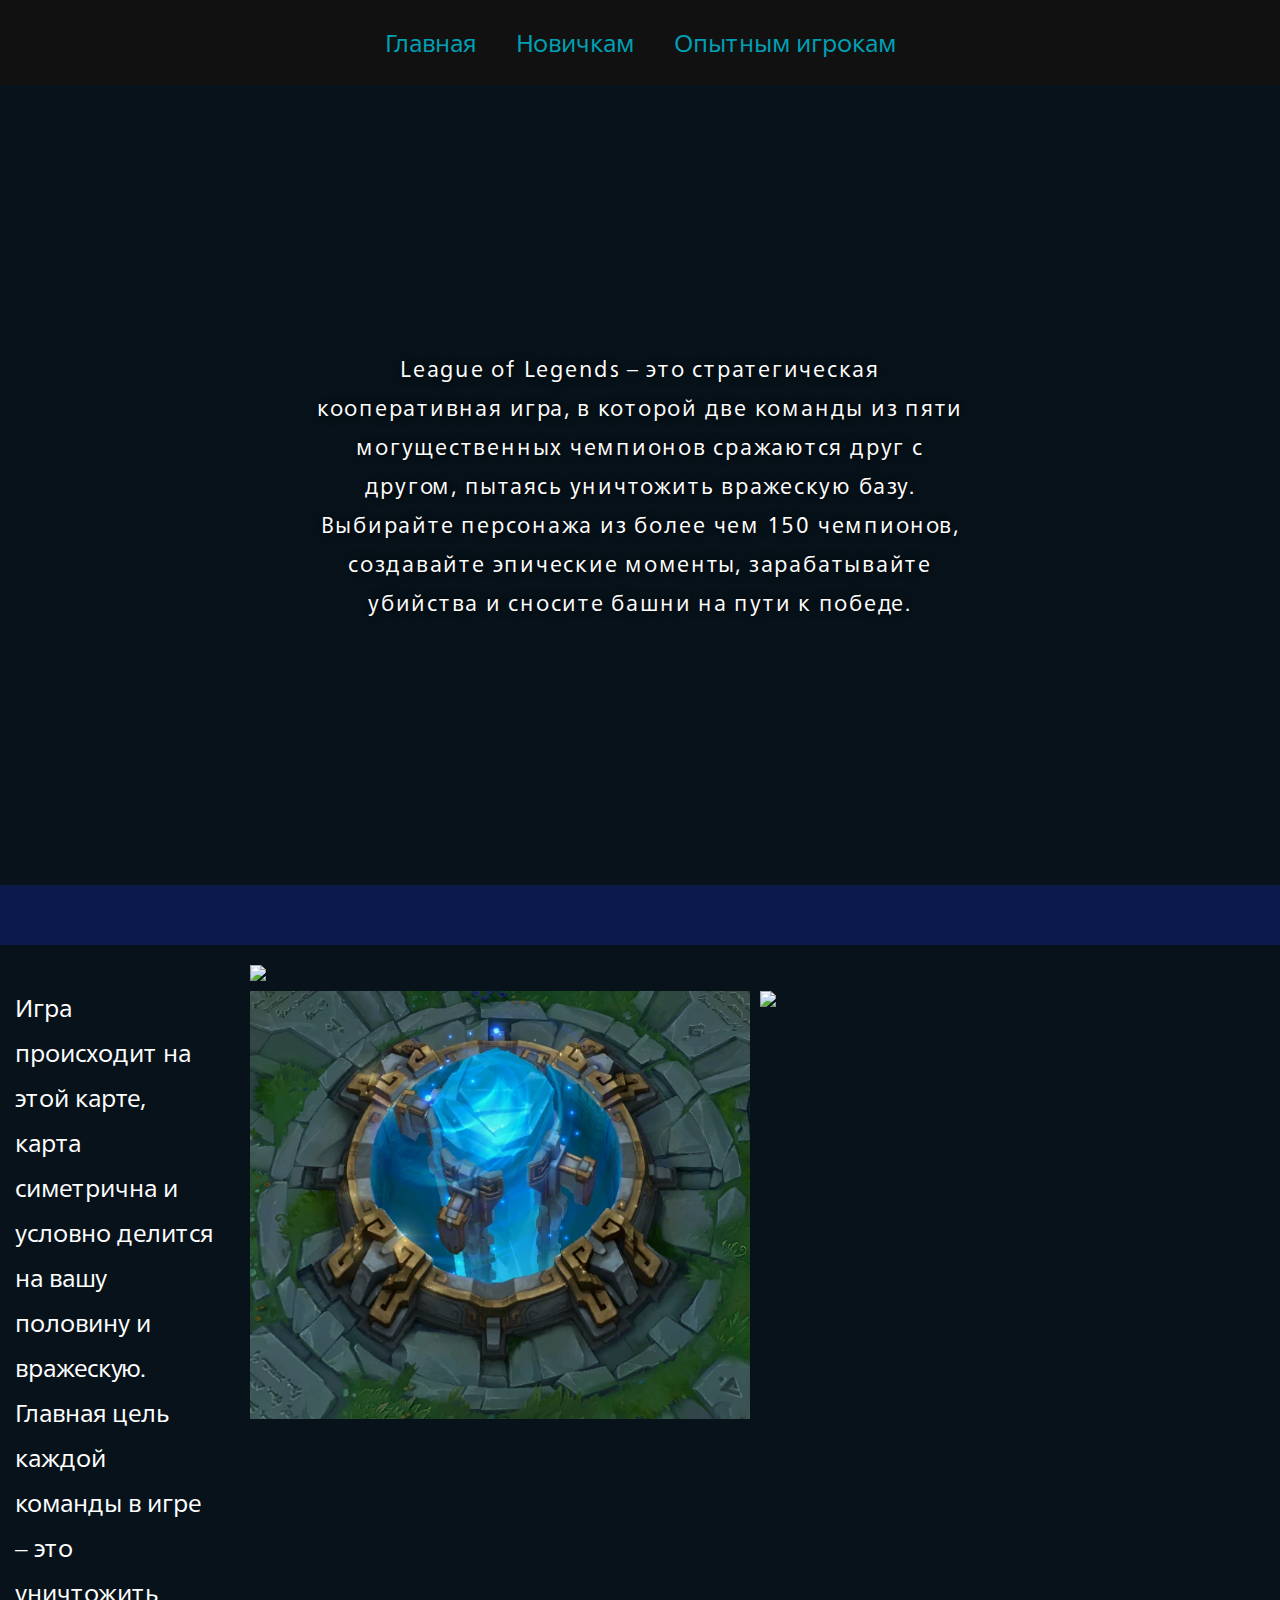
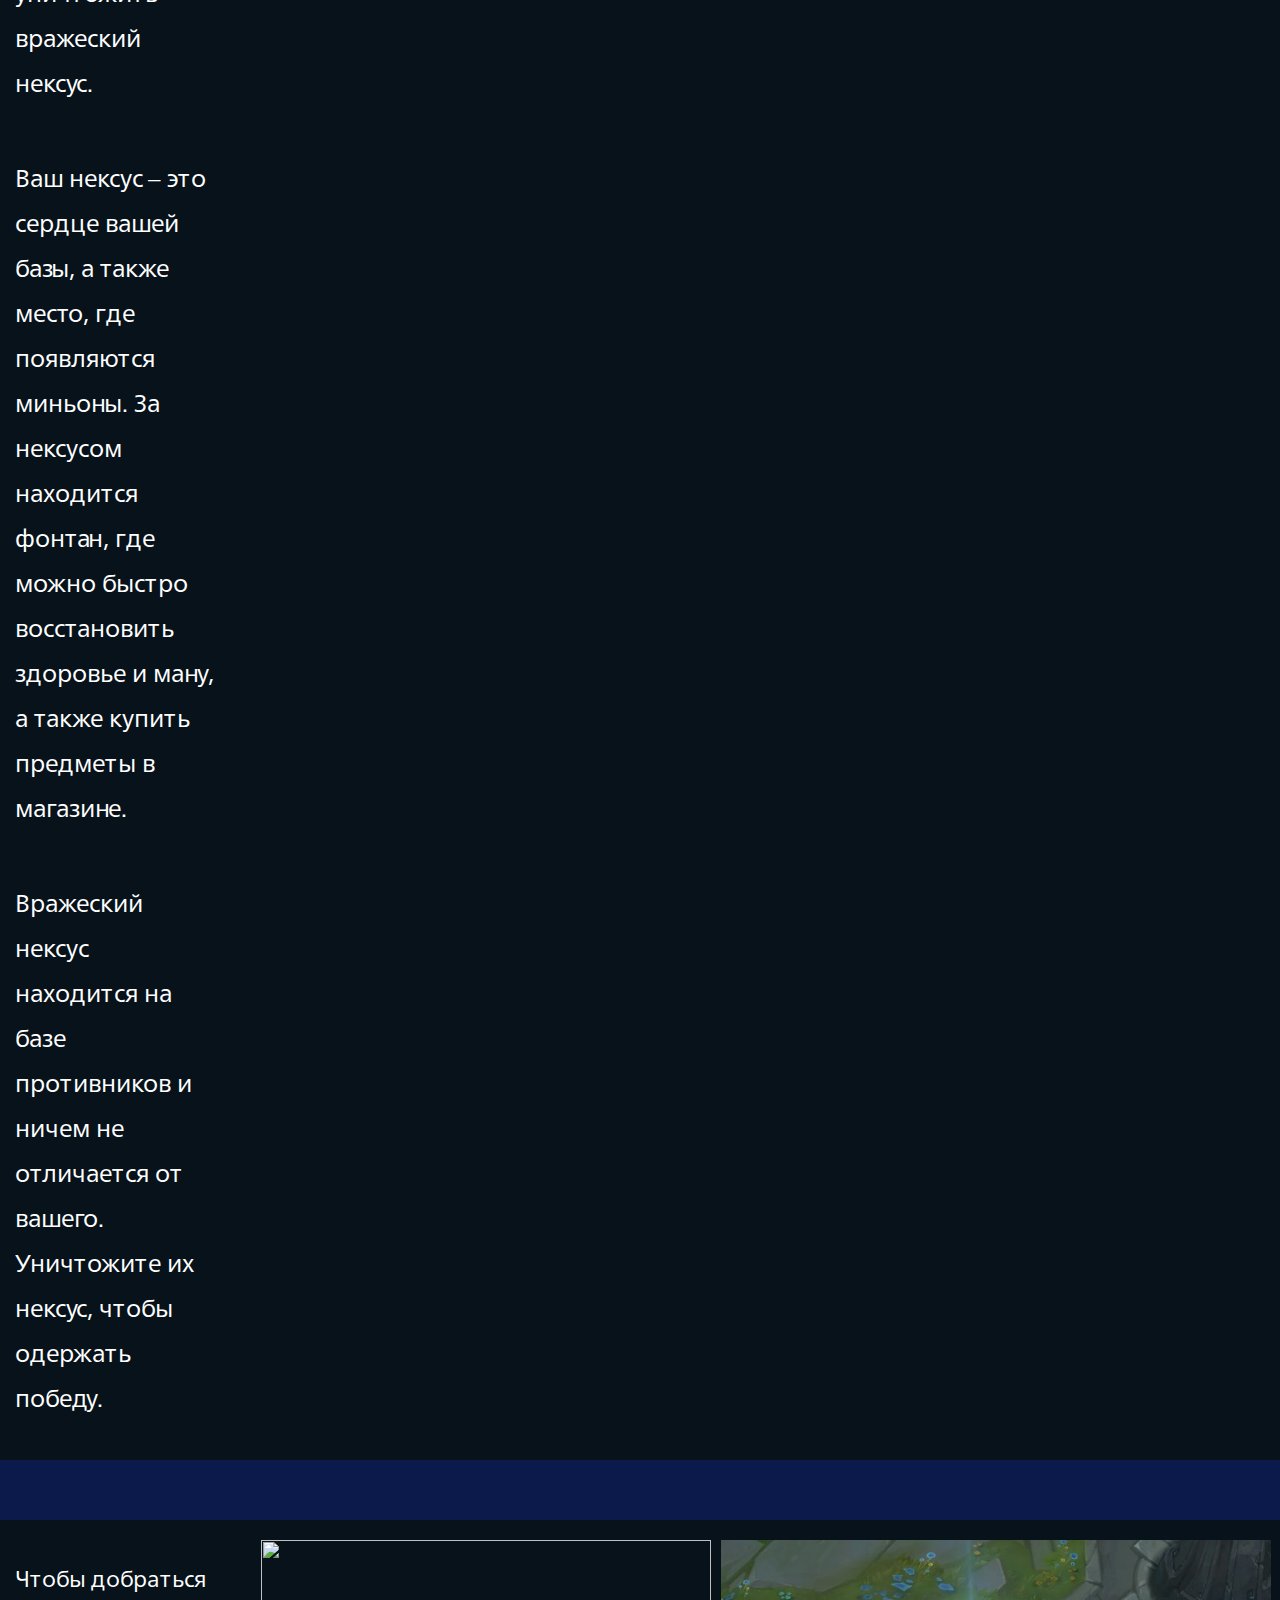
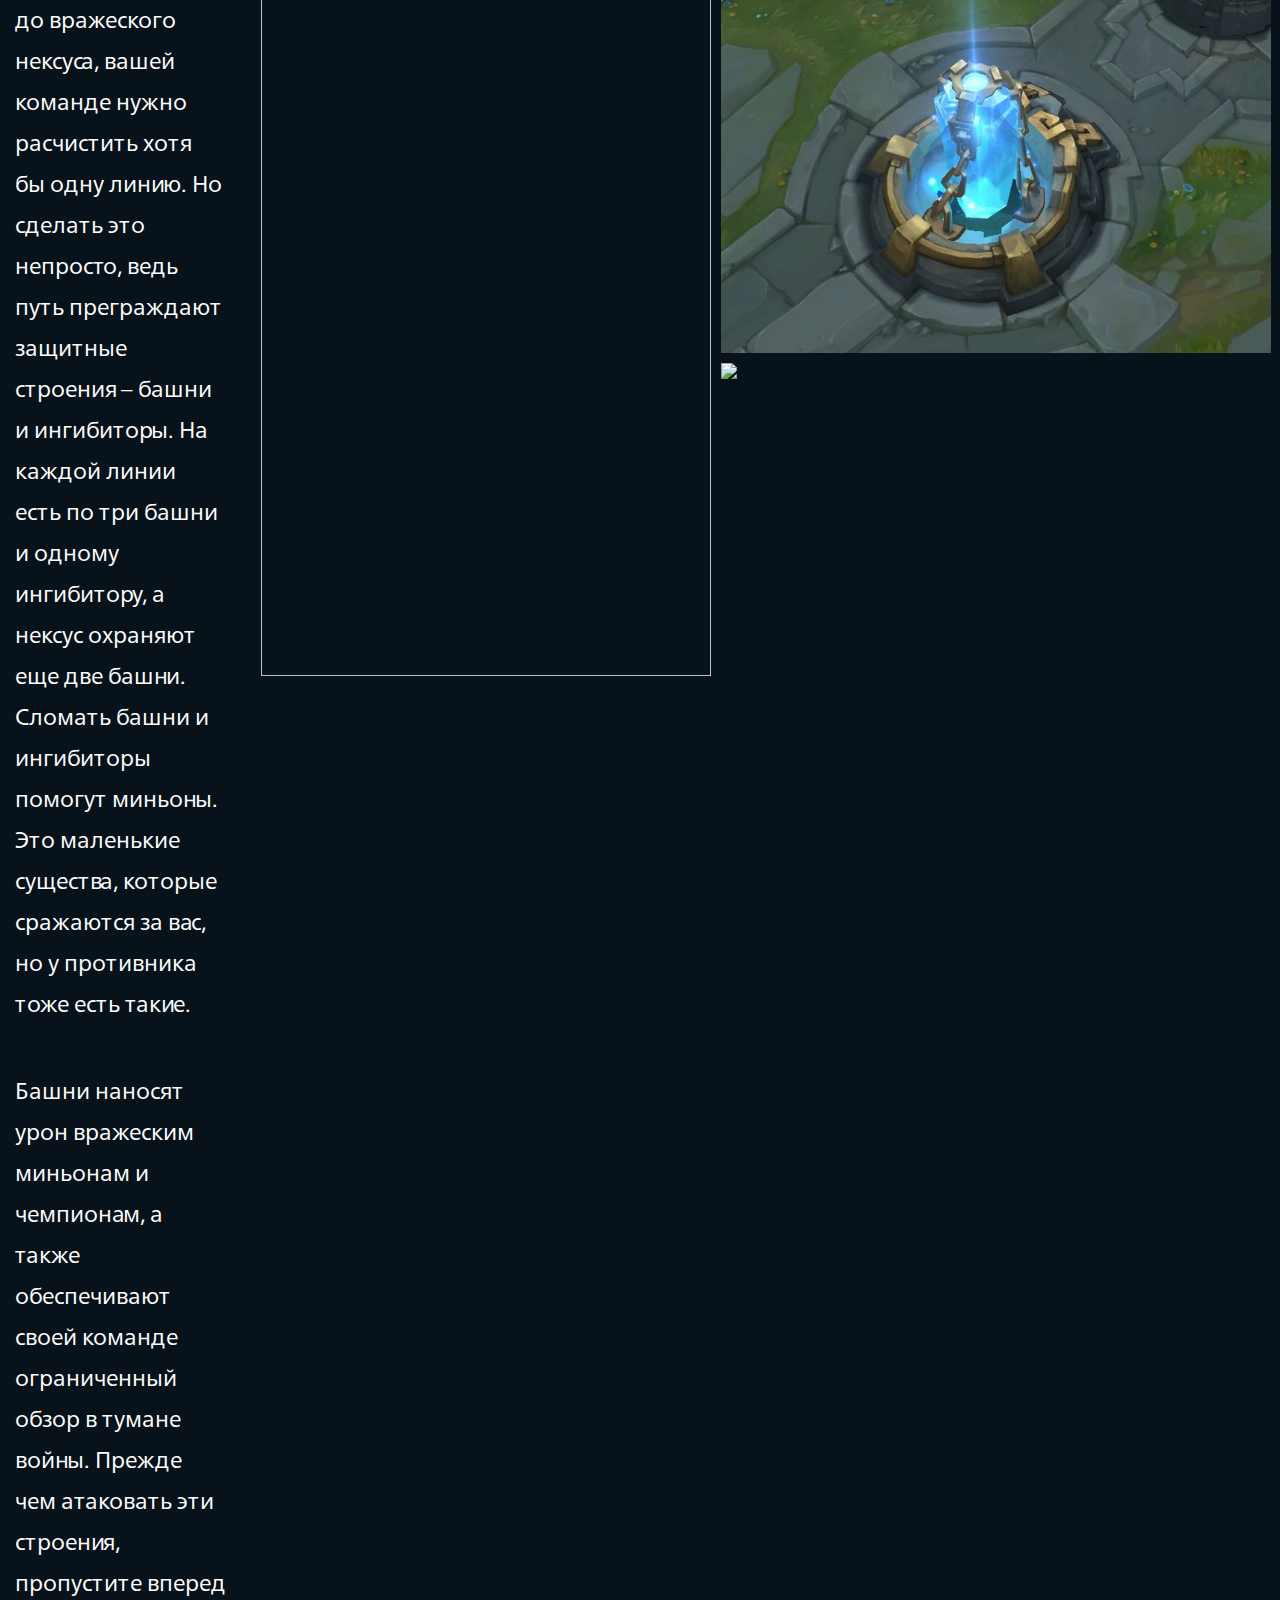
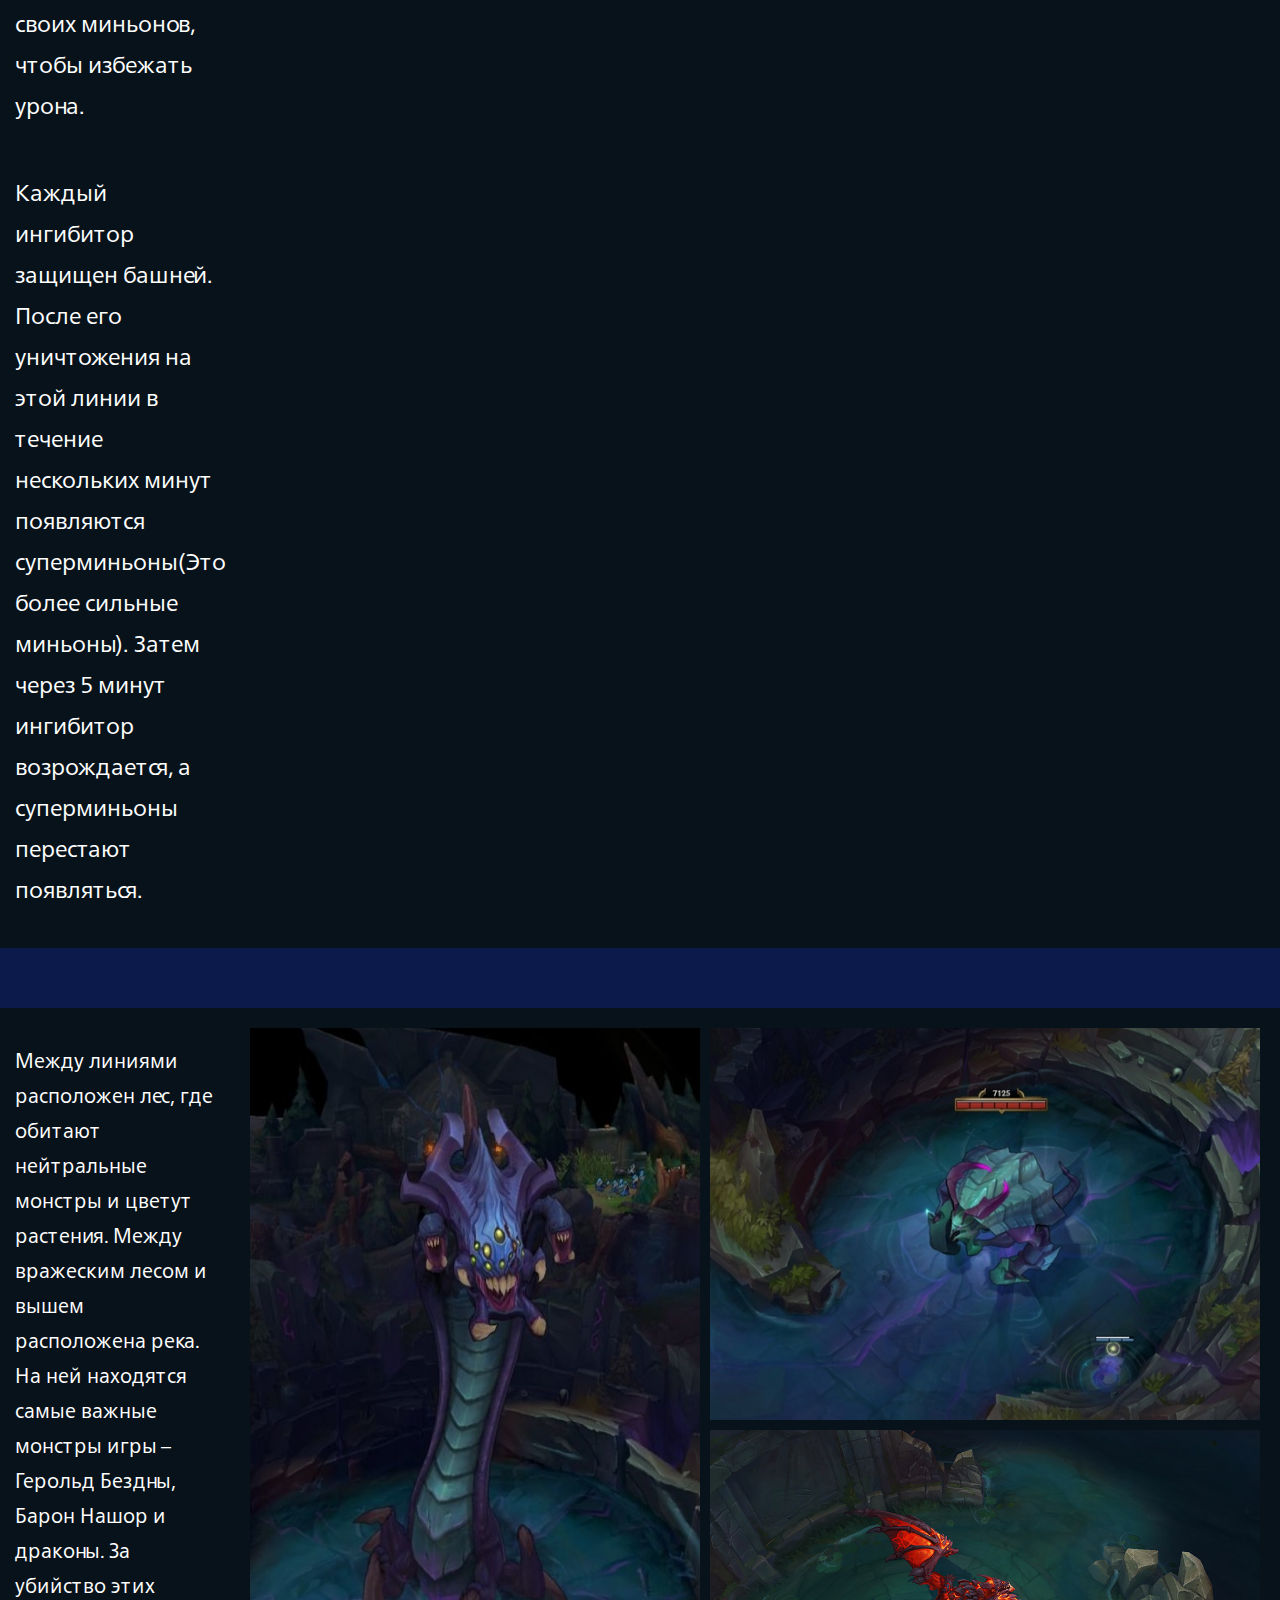
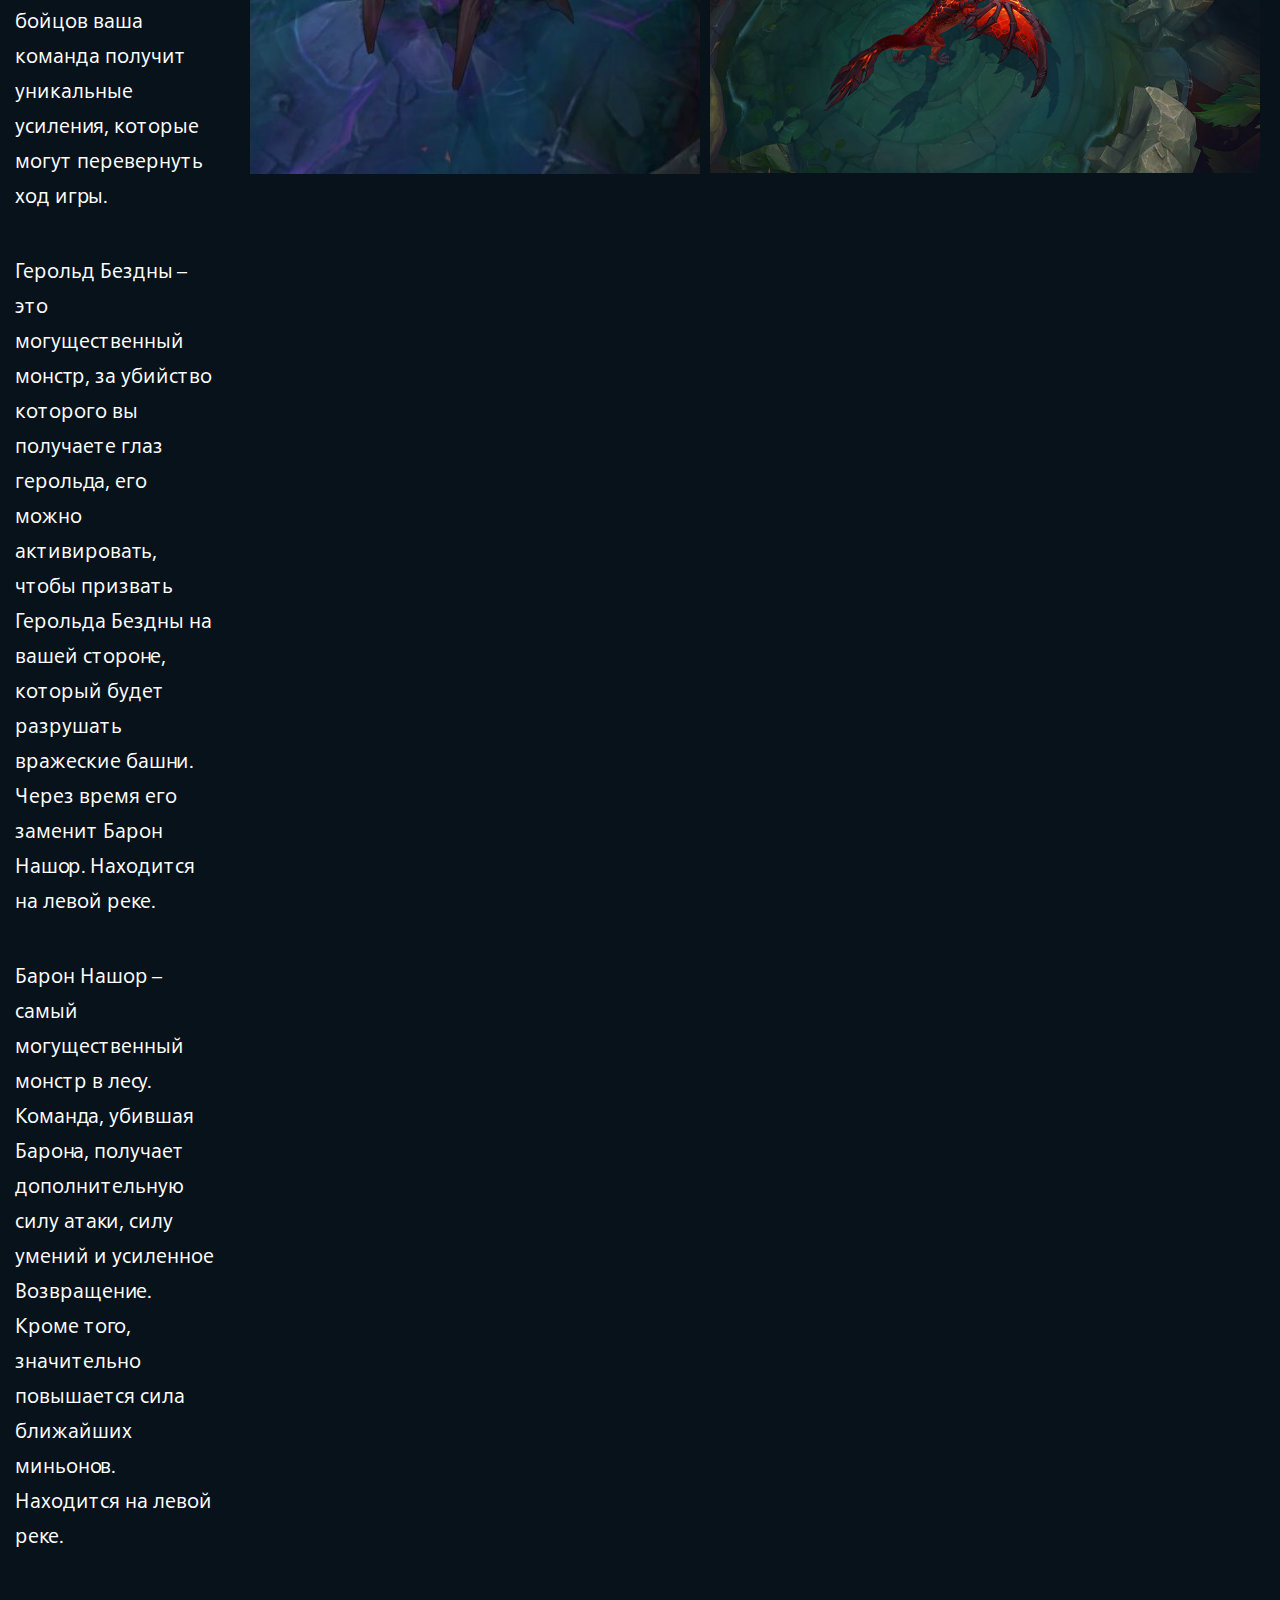
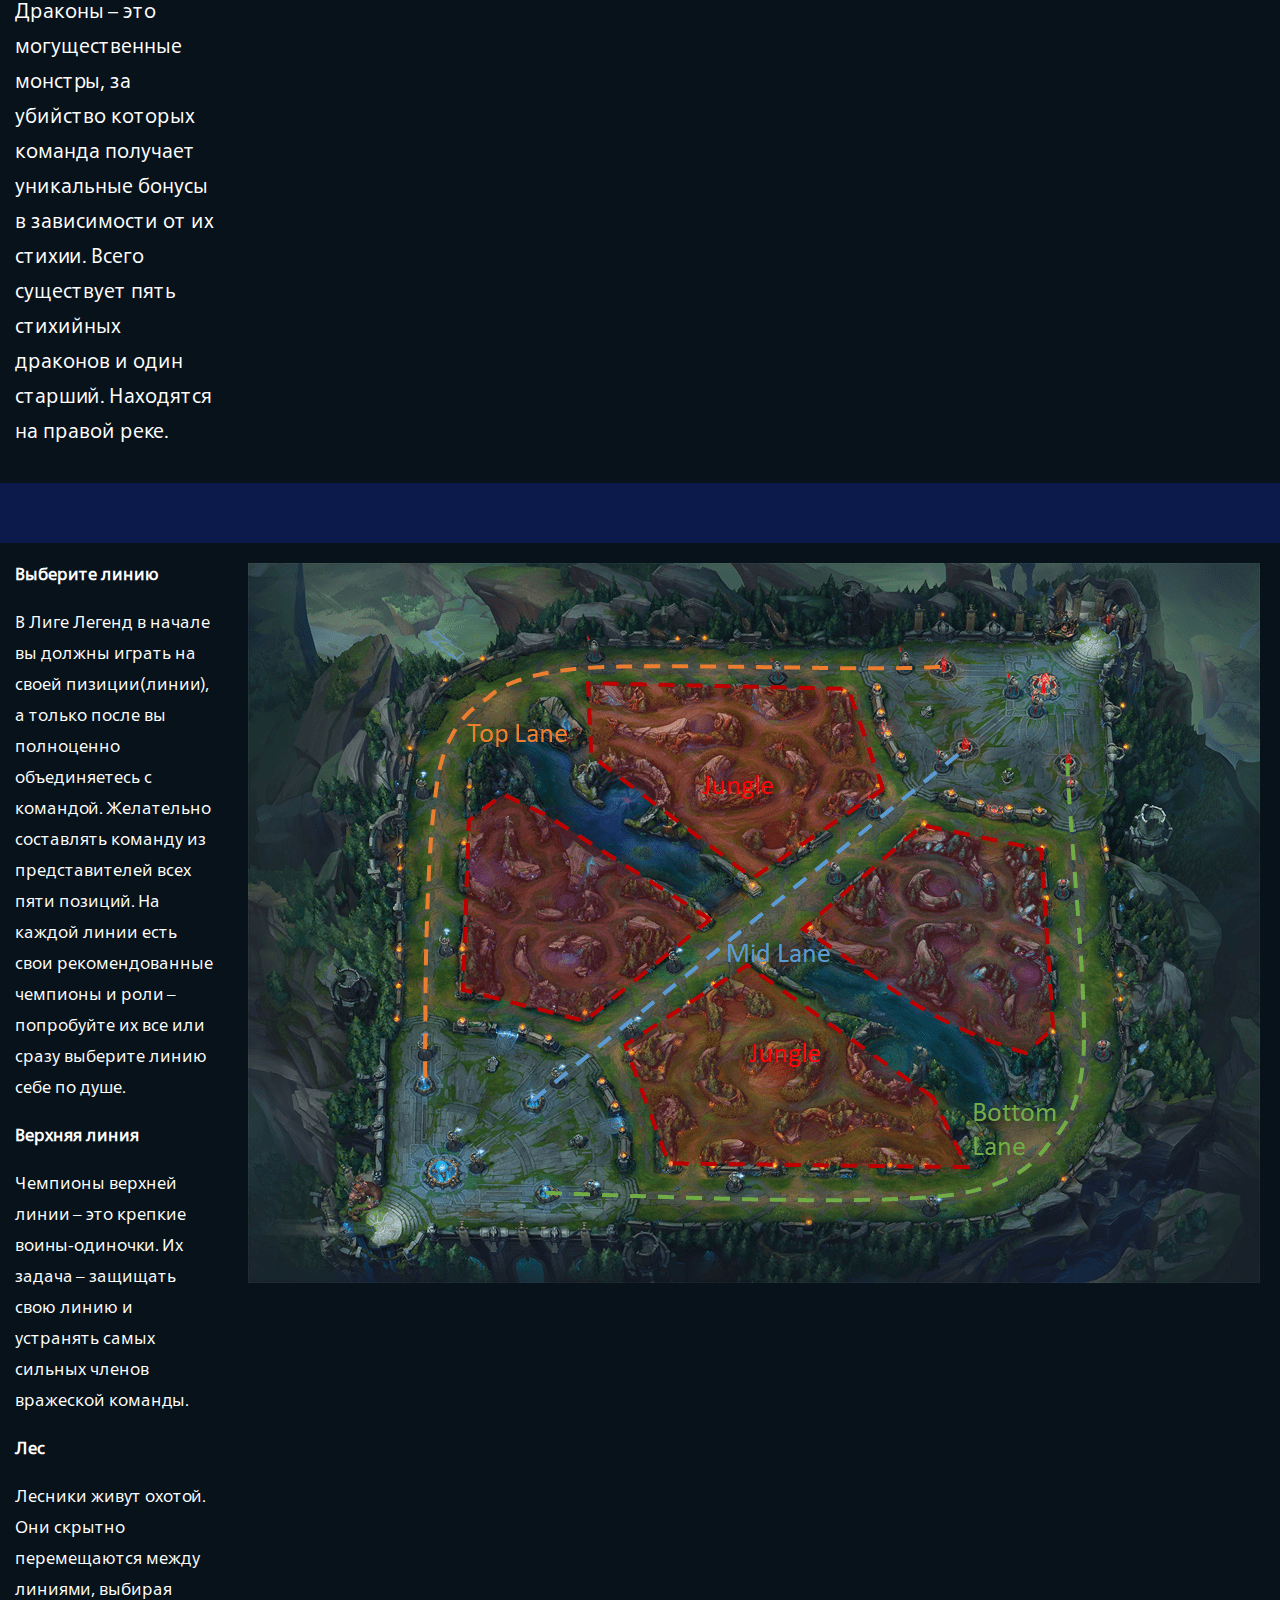
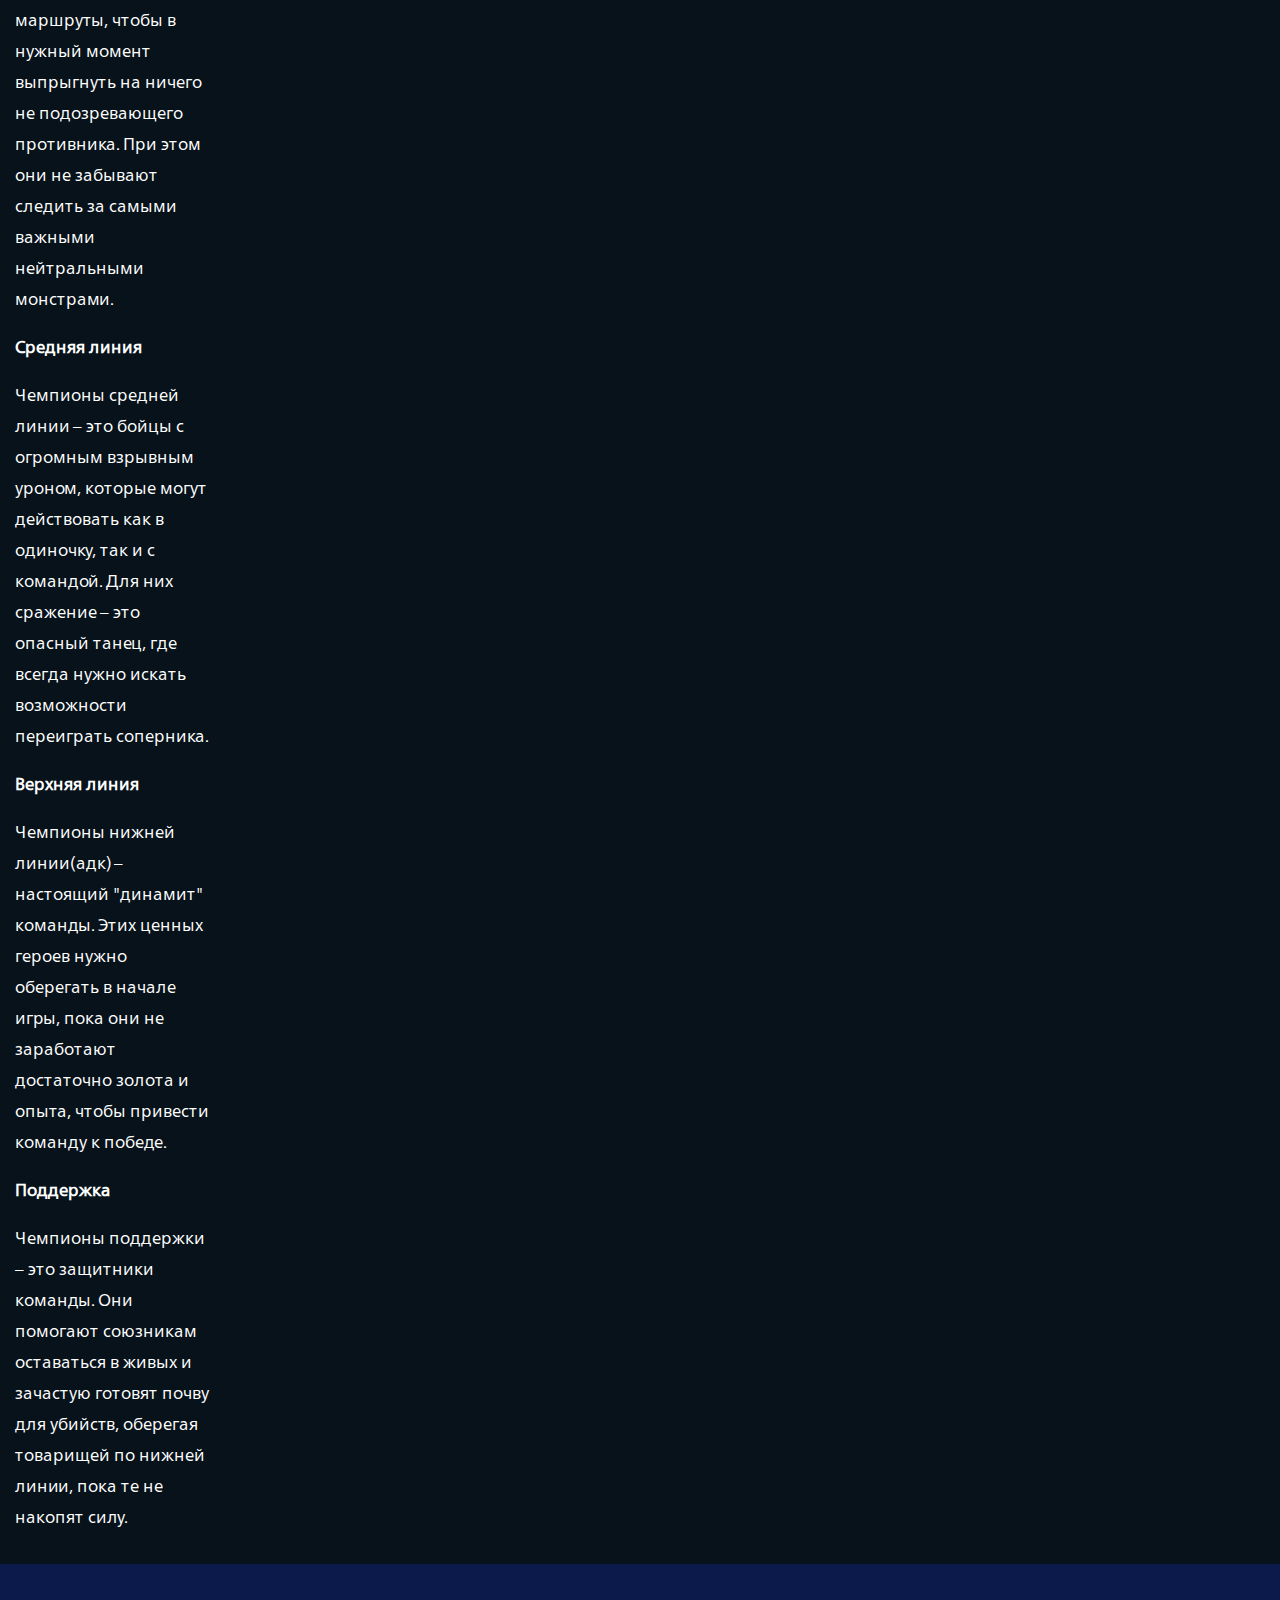
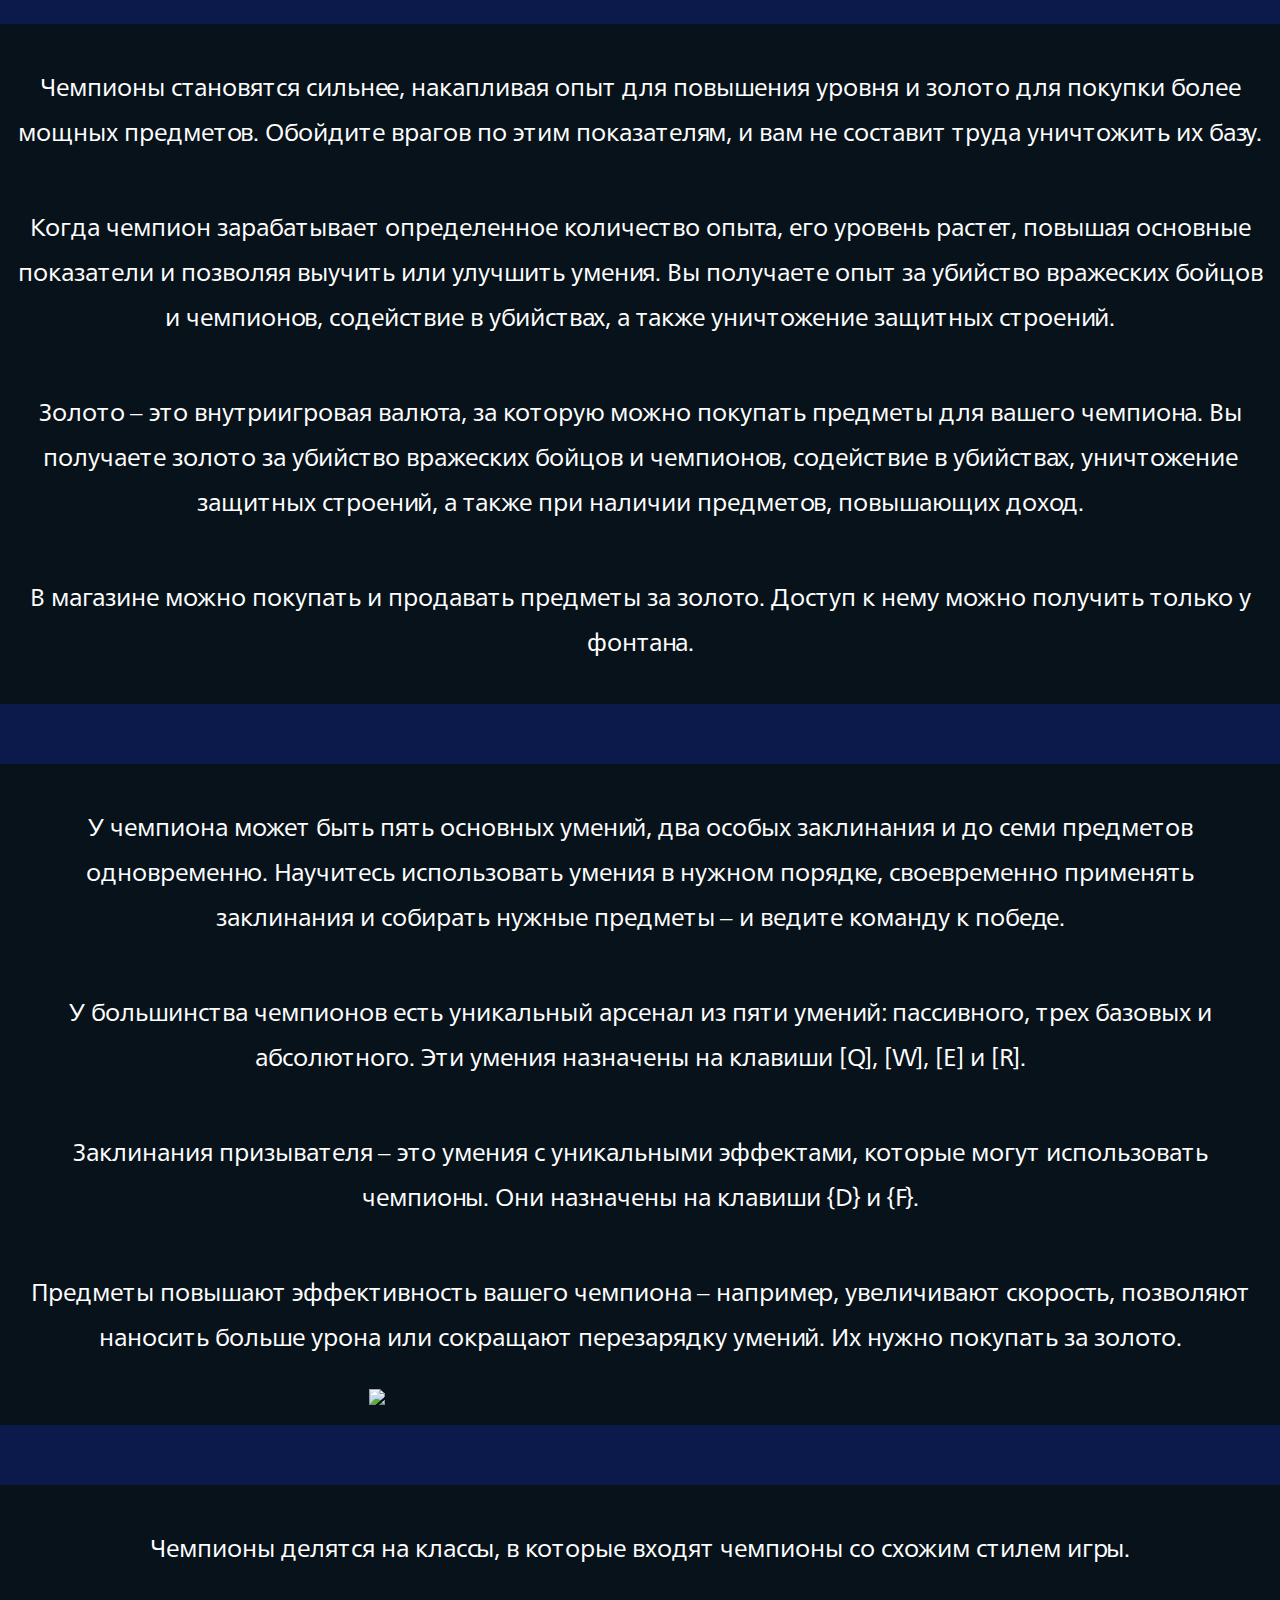
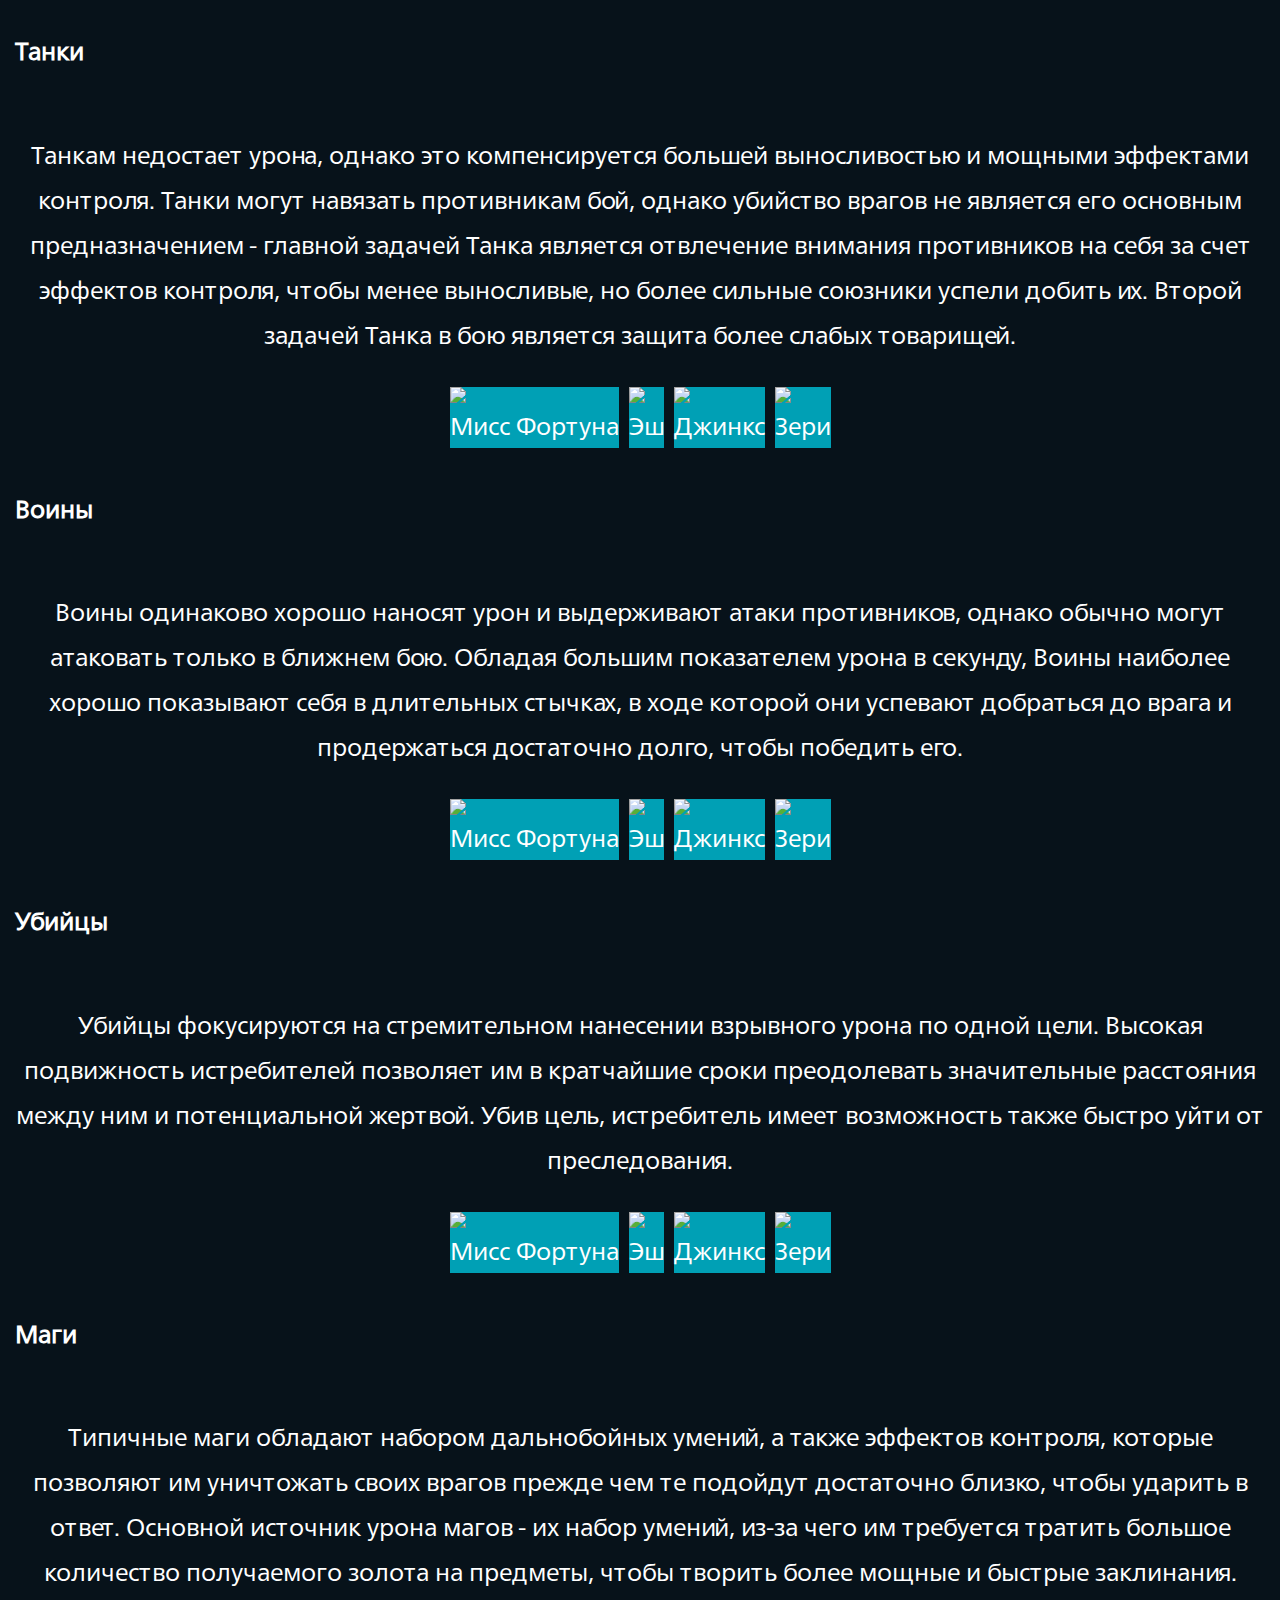
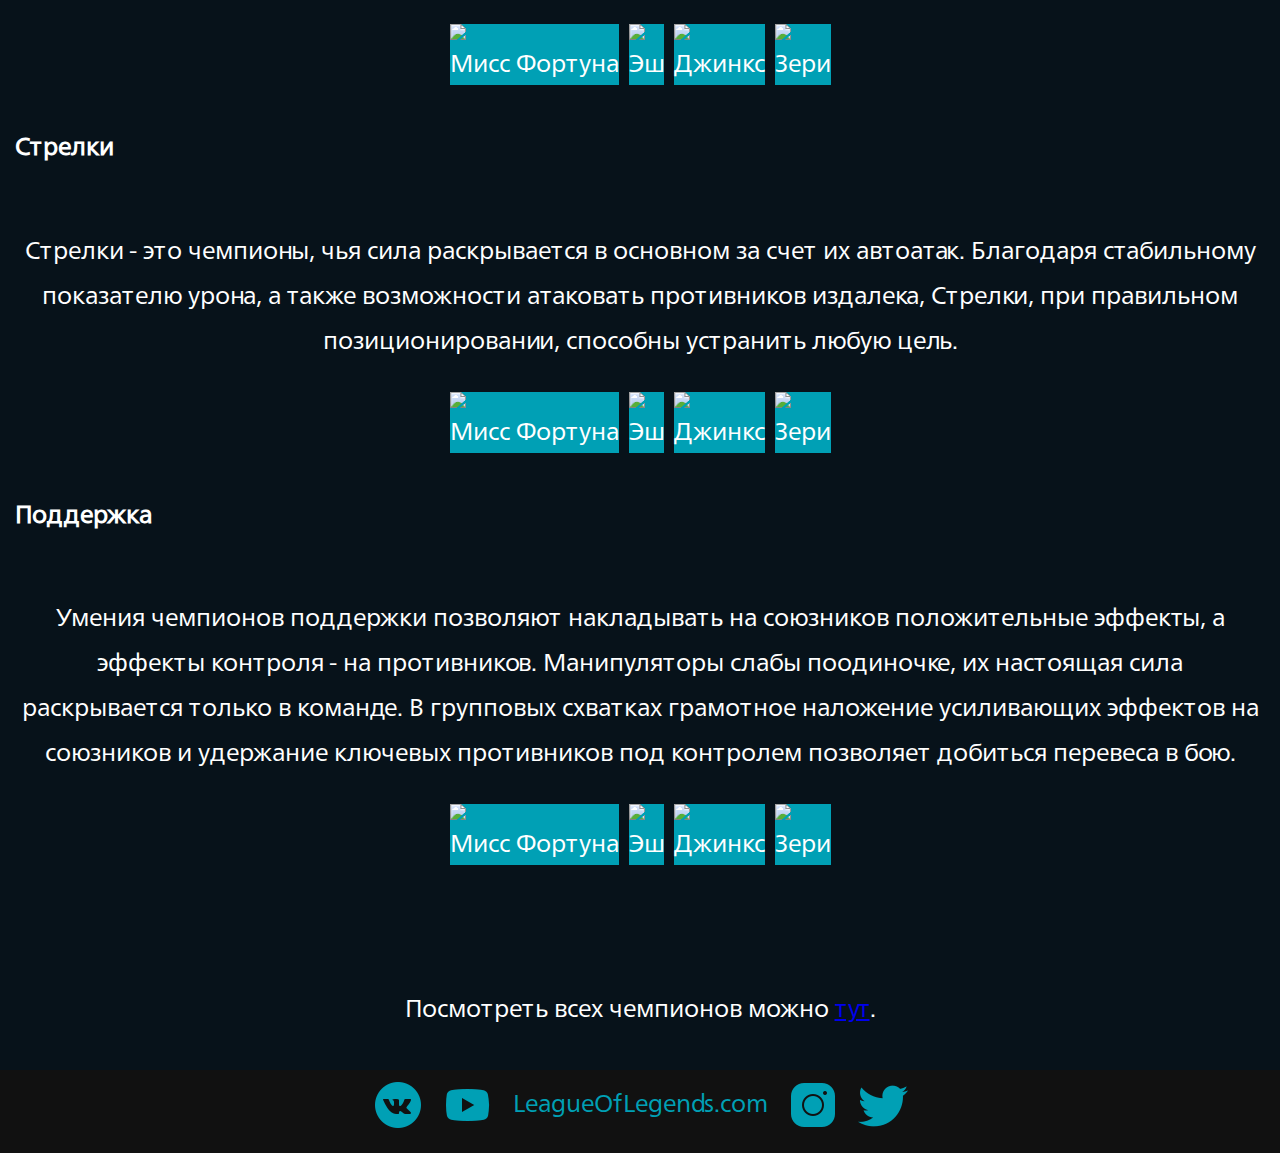
==== Dlya_novichkov.html @ 4fda2b7a "add file" ====
<!DOCTYPE html>
<html>
<head>
	<meta charset="utf-8">
	<meta name="viewport" content="width=device-width, initial-scale=1">
	<title>Для новичков</title>
	<link rel="stylesheet" type="text/css" href="css/head-bot.css">
	<link rel="stylesheet" type="text/css" href="css/styleDlya_novichkov.css">
</head>
<body>
	<header>
		<a href="index.html" class="button">Главная</a>
		<a href="Dlya_novichkov.html" class="button">Новичкам</a>
		<a href="Opytnym_Igrokam.html" class="button">Опытным игрокам</a>
	</header>
	<div class="Osnov">
		<div class="intro">
			<div><p>League of Legends – это стратегическая кооперативная игра, в которой две команды из пяти могущественных чемпионов сражаются друг с другом, пытаясь уничтожить вражескую базу. Выбирайте персонажа из более чем 150 чемпионов, создавайте эпические моменты, зарабатывайте убийства и сносите башни на пути к победе.</p>
			</div>
		</div>
		<div class="mesh-block"></div>
		<div class="Nexsus block">
			<div class="text">
				<p>Игра происходит на этой карте, карта симетрична и условно делится на вашу половину и вражескую. Главная цель каждой команды в игре – это уничтожить вражеский нексус.</p>
				<p>Ваш нексус – это сердце вашей базы, а также место, где появляются миньоны. За нексусом находится фонтан, где можно быстро восстановить здоровье и ману, а также купить предметы в магазине.</p>
				<p>Вражеский нексус находится на базе противников и ничем не отличается от вашего. Уничтожите их нексус, чтобы одержать победу.</p>
			</div>
			<div class="img">
				<img src="images/map.jpg" >
				<div>
					<img id="bnex" src="images/Blue_Nexus.webp">
					<img id="rnex" src="images/Red_Nexus.webp">
				</div>
			</div>
		</div>
		<div class="mesh-block"></div>
		<div class="Tower block">
			<div class="text">
				<p>Чтобы добраться до вражеского нексуса, вашей команде нужно расчистить хотя бы одну линию. Но сделать это непросто, ведь путь преграждают защитные строения – башни и ингибиторы. На каждой линии есть по три башни и одному ингибитору, а нексус охраняют еще две башни. Сломать башни и ингибиторы помогут миньоны. Это маленькие существа, которые сражаются за вас, но у противника тоже есть такие. </p>
				<p>Башни наносят урон вражеским миньонам и чемпионам, а также обеспечивают своей команде ограниченный обзор в тумане войны. Прежде чем атаковать эти строения, пропустите вперед своих миньонов, чтобы избежать урона.</p>
				<p>Каждый ингибитор защищен башней. После его уничтожения на этой линии в течение нескольких минут появляются суперминьоны(Это более сильные миньоны). Затем через 5 минут ингибитор возрождается, а суперминьоны перестают появляться.</p>
			</div>
			<div class="img">
				<img src="images/Tower.jpg" >
				<div>
					<img src="images/Inhibitor.jpg">
					<img src="images/Minions.jpg">
				</div>
			</div>
		</div>
		<div class="mesh-block"></div>
		<div class="Forest block">
			<div class="text">
				<p>Между линиями расположен лес, где обитают нейтральные монстры и цветут растения. Между вражеским лесом и вышем расположена река. На ней находятся самые важные монстры игры – Герольд Бездны, Барон Нашор и драконы. За убийство этих бойцов ваша команда получит уникальные усиления, которые могут перевернуть ход игры. </p>
				<p>Герольд Бездны – это могущественный монстр, за убийство которого вы получаете глаз герольда, его можно активировать, чтобы призвать Герольда Бездны на вашей стороне, который будет разрушать вражеские башни. Через время его заменит Барон Нашор. Находится на левой реке.</p>
				<p>Барон Нашор – самый могущественный монстр в лесу. Команда, убившая Барона, получает дополнительную силу атаки, силу умений и усиленное Возвращение. Кроме того, значительно повышается сила ближайших миньонов. Находится на левой реке.</p>
				<p>Драконы – это могущественные монстры, за убийство которых команда получает уникальные бонусы в зависимости от их стихии. Всего существует пять стихийных драконов и один старший. Находятся на правой реке.</p>
			</div>
			<div class="img">
				<img src="images/baron.jpg" >
				<div>
					<img src="images/herold.jpg">
					<img src="images/dragon.jpg">
				</div>
			</div>
		</div>
		<div class="mesh-block"></div>
		<div class="Lines block">
			<div class="text">
				<h4>Выберите линию</h4>
				<p>В Лиге Легенд в начале вы должны играть на своей пизиции(линии), а только после вы полноценно объединяетесь с командой. Желательно составлять команду из представителей всех пяти позиций. На каждой линии есть свои рекомендованные чемпионы и роли – попробуйте их все или сразу выберите линию себе по душе. </p>
				<h4>Верхняя линия</h4>
				<p>Чемпионы верхней линии – это крепкие воины-одиночки. Их задача – защищать свою линию и устранять самых сильных членов вражеской команды.</p>
				<h4>Лес</h4>
				<p>Лесники живут охотой. Они скрытно перемещаются между линиями, выбирая маршруты, чтобы в нужный момент выпрыгнуть на ничего не подозревающего противника. При этом они не забывают следить за самыми важными нейтральными монстрами.</p>
				<h4>Средняя линия</h4>
				<p>Чемпионы средней линии – это бойцы с огромным взрывным уроном, которые могут действовать как в одиночку, так и с командой. Для них сражение – это опасный танец, где всегда нужно искать возможности переиграть соперника.</p>
				<h4>Верхняя линия</h4>
				<p>Чемпионы нижней линии(адк) – настоящий "динамит" команды. Этих ценных героев нужно оберегать в начале игры, пока они не заработают достаточно золота и опыта, чтобы привести команду к победе.</p>
				<h4>Поддержка</h4>
				<p>Чемпионы поддержки – это защитники команды. Они помогают союзникам оставаться в живых и зачастую готовят почву для убийств, оберегая товарищей по нижней линии, пока те не накопят силу.</p>
			</div>
			<div class="img">
				<img src="images/lines.png" >
			</div>
		</div>
		<div class="mesh-block"></div>
		<div class="Power block">
			<div class="text">
				<p>Чемпионы становятся сильнее, накапливая опыт для повышения уровня и золото для покупки более мощных предметов. Обойдите врагов по этим показателям, и вам не составит труда уничтожить их базу.</p>
				<p>Когда чемпион зарабатывает определенное количество опыта, его уровень растет, повышая основные показатели и позволяя выучить или улучшить умения. Вы получаете опыт за убийство вражеских бойцов и чемпионов, содействие в убийствах, а также уничтожение защитных строений.</p>
				<p>Золото – это внутриигровая валюта, за которую можно покупать предметы для вашего чемпиона. Вы получаете золото за убийство вражеских бойцов и чемпионов, содействие в убийствах, уничтожение защитных строений, а также при наличии предметов, повышающих доход.</p>
				<p>В магазине можно покупать и продавать предметы за золото. Доступ к нему можно получить только у фонтана.</p>
			</div>
		</div>
		<div class="mesh-block"></div>
		<div class="Skills block">
			<div class="text">
				<p>У чемпиона может быть пять основных умений, два особых заклинания и до семи предметов одновременно. Научитесь использовать умения в нужном порядке, своевременно применять заклинания и собирать нужные предметы – и ведите команду к победе.</p>
				<p>У большинства чемпионов есть уникальный арсенал из пяти умений: пассивного, трех базовых и абсолютного. Эти умения назначены на клавиши [Q], [W], [E] и [R].</p>
				<p>Заклинания призывателя – это умения с уникальными эффектами, которые могут использовать чемпионы. Они назначены на клавиши {D} и {F}.</p>
				<p>Предметы повышают эффективность вашего чемпиона – например, увеличивают скорость, позволяют наносить больше урона или сокращают перезарядку умений. Их нужно покупать за золото.</p>
				<div class="img">
					<img src="images/skills.png" >
				</div>
			</div>
		</div>
		<div class="mesh-block"></div>
		<div class="Champions block">
			<div class="text">
				<p>Чемпионы делятся на классы, в которые входят чемпионы со схожим стилем игры.</p>
				<h4>Танки</h4>
				<p>Танкам недостает урона, однако это компенсируется большей выносливостью и мощными эффектами контроля. Танки могут навязать противникам бой, однако убийство врагов не является его основным предназначением - главной задачей Танка является отвлечение внимания противников на себя за счет эффектов контроля, чтобы менее выносливые, но более сильные союзники успели добить их. Второй задачей Танка в бою является защита более слабых товарищей.</p>
				<div class="img">
					<a href=""><div><img src="images/RiotX_ChampionList_missfortune.jpg"><div><p>Мисс Фортуна</p></div></div></a>
					<a href=""><div><img src="images/RiotX_ChampionList_ashe.jpg" ><div><p>Эш</p></div></div></a>
					<a href=""><div><img src="images/RiotX_ChampionList_jinx.jpg" ><div><p>Джинкс</p></div></div></a>
					<a href=""><div><img src="images/RiotX_ChampionList_zeri.jpg" ><div><p>Зери</p></div></div></a>
				</div>
				<h4>Воины</h4>
				<p>Воины одинаково хорошо наносят урон и выдерживают атаки противников, однако обычно могут атаковать только в ближнем бою. Обладая большим показателем урона в секунду, Воины наиболее хорошо показывают себя в длительных стычках, в ходе которой они успевают добраться до врага и продержаться достаточно долго, чтобы победить его.</p>
				<div class="img">
					<a href=""><div><img src="images/RiotX_ChampionList_missfortune.jpg"><div><p>Мисс Фортуна</p></div></div></a>
					<a href=""><div><img src="images/RiotX_ChampionList_ashe.jpg" ><div><p>Эш</p></div></div></a>
					<a href=""><div><img src="images/RiotX_ChampionList_jinx.jpg" ><div><p>Джинкс</p></div></div></a>
					<a href=""><div><img src="images/RiotX_ChampionList_zeri.jpg" ><div><p>Зери</p></div></div></a>
				</div>
				<h4>Убийцы</h4>
				<p>Убийцы фокусируются на стремительном нанесении взрывного урона по одной цели. Высокая подвижность истребителей позволяет им в кратчайшие сроки преодолевать значительные расстояния между ним и потенциальной жертвой. Убив цель, истребитель имеет возможность также быстро уйти от преследования.</p>
				<div class="img">
					<a href=""><div><img src="images/RiotX_ChampionList_missfortune.jpg"><div><p>Мисс Фортуна</p></div></div></a>
					<a href=""><div><img src="images/RiotX_ChampionList_ashe.jpg" ><div><p>Эш</p></div></div></a>
					<a href=""><div><img src="images/RiotX_ChampionList_jinx.jpg" ><div><p>Джинкс</p></div></div></a>
					<a href=""><div><img src="images/RiotX_ChampionList_zeri.jpg" ><div><p>Зери</p></div></div></a>
				</div>
				<h4>Маги</h4>
				<p>Типичные маги обладают набором дальнобойных умений, а также эффектов контроля, которые позволяют им уничтожать своих врагов прежде чем те подойдут достаточно близко, чтобы ударить в ответ. Основной источник урона магов - их набор умений, из-за чего им требуется тратить большое количество получаемого золота на предметы, чтобы творить более мощные и быстрые заклинания.</p>
				<div class="img">
					<a href=""><div><img src="images/RiotX_ChampionList_missfortune.jpg"><div><p>Мисс Фортуна</p></div></div></a>
					<a href=""><div><img src="images/RiotX_ChampionList_ashe.jpg" ><div><p>Эш</p></div></div></a>
					<a href=""><div><img src="images/RiotX_ChampionList_jinx.jpg" ><div><p>Джинкс</p></div></div></a>
					<a href=""><div><img src="images/RiotX_ChampionList_zeri.jpg" ><div><p>Зери</p></div></div></a>
				</div>
				<h4>Стрелки</h4>
				<p>Стрелки - это чемпионы, чья сила раскрывается в основном за счет их автоатак. Благодаря стабильному показателю урона, а также возможности атаковать противников издалека, Стрелки, при правильном позиционировании, способны устранить любую цель.</p>
				<div class="img">
					<a href="https://www.leagueoflegends.com/ru-ru/champions/miss-fortune/"><div><img src="images/RiotX_ChampionList_missfortune.jpg"><div><p>Мисс Фортуна</p></div></div></a>
					<a href="https://www.leagueoflegends.com/ru-ru/champions/ashe/"><div><img src="images/RiotX_ChampionList_ashe.jpg" ><div><p>Эш</p></div></div></a>
					<a href="https://www.leagueoflegends.com/ru-ru/champions/jinx/"><div><img src="images/RiotX_ChampionList_jinx.jpg" ><div><p>Джинкс</p></div></div></a>
					<a href="https://www.leagueoflegends.com/ru-ru/champions/zeri/"><div><img src="images/RiotX_ChampionList_zeri.jpg" ><div><p>Зери</p></div></div></a>
				</div>
				<h4>Поддержка</h4>
				<p>Умения чемпионов поддержки позволяют накладывать на союзников положительные эффекты, а эффекты контроля - на противников. Манипуляторы слабы поодиночке, их настоящая сила раскрывается только в команде. В групповых схватках грамотное наложение усиливающих эффектов на союзников и удержание ключевых противников под контролем позволяет добиться перевеса в бою.</p>
				<div class="img">
					<a href=""><div><img src="images/RiotX_ChampionList_missfortune.jpg"><div><p>Мисс Фортуна</p></div></div></a>
					<a href=""><div><img src="images/RiotX_ChampionList_ashe.jpg" ><div><p>Эш</p></div></div></a>
					<a href=""><div><img src="images/RiotX_ChampionList_jinx.jpg" ><div><p>Джинкс</p></div></div></a>
					<a href=""><div><img src="images/RiotX_ChampionList_zeri.jpg" ><div><p>Зери</p></div></div></a>
				</div>
				<br>
				<br>
				<p>Посмотреть всех чемпионов можно <a href="https://www.leagueoflegends.com/ru-ru/champions/">тут</a>.</p>
			</div>
		</div>
	</div>
	<div class="bottom-menu">
		<a href="https://vk.com/leagueoflegends" class="button"><img src="images/icon-vk.png" alt="Вконтакте"></a>
		<a href="https://www.youtube.com/user/RiotGamesRU" class="button"><img src="images/icon-youtube.png" alt="youtube"></a>
		<a href="https://www.leagueoflegends.com/ru-ru/" class="button">LeagueOfLegends.com</a>
		<a href="https://www.instagram.com/leagueoflegends/" class="button"><img src="images/icon-instagram.png" alt="instagram"></a>
		<a href="https://twitter.com/LoL_CIS" class="button"><img src="images/icon-twitter.png" alt="Twitter"></a>
	</div>
</body>
</html>
---- css/head-bot.css ----
@font-face {
    src: url(../fonts/Neue/NeueFrutigerWorld-Book.ttf);
	font-family: Neue;
}
body{
	font-family: Neue;
	margin: 0px;
}
header{
	background-color: #111;
	font-size: 25px;
	
	
	display: flex;
	justify-content: center;
}
header .button{
	padding: 5px;
	margin: 15px;
	border-radius: 10px;
	color: rgb(0, 160, 181);
	text-decoration: none;
	transition: 0.5s;
}

header .button:hover{
	background-color: white;
	
}
.bottom-menu{
	background-color: #111;
	font-size: 25px;
	display: flex;
	justify-content: center;
}
.bottom-menu .button{
	padding: 5px;
	margin: 5px;
	text-decoration: none;
	color: rgb(0, 160, 181);
}
---- css/styleDlya_novichkov.css ----
@font-face{
	src: url(fonts/Roboto/Roboto-Light.ttf);
	font-family: Rob;
}
body{
	color: white;
}
.Osnov{
	background-color: rgb(7, 18, 26);
}
.intro{
	display: flex;
	justify-content: center;
	align-items: center;
	height: 800px;
	background-image: url(../images/uselie.jpg);
	background-size: cover;
	color: white;
	text-shadow: #000 0 0 10px;
}

.intro p{
	text-align: center;
	font-size: 22px;
	letter-spacing: 0.08em;
	
	max-width: 660px;
}
.mesh-block{
	background-color: rgb(12,25,75);
	width: 100%;
	height: 60px;
}
.block{
	display: flex;
	justify-content: space-between;
	
}
.block > div{
	padding: 5px;
	margin: 10px;
}
.text{
	display: flex;
	flex-direction: column;
	justify-content: center;
	
	font-size: 25px;
}
.block img{
	margin: 5px;
}

.block .img{
	display: flex;
	flex-direction: column;

}
.block .img div{
	display: flex;
}
.Nexsus >.img > img{
	
	width: 1010px;
}
.Nexsus >.img > div > img{
	
	width: 500px;
}
.Tower >.img > img{
	width: 450px;
	height: 736px;
	
}
.Tower >.img > div > img{
	
	width: 550px;
}
.Tower .img{
	flex-direction: row;
}
.Tower >.img > div{
	flex-direction: column;

}
.Tower .text{
	font-size: 23px;
}
.Forest >.img > img{
	width: 450px;
	height: 746px;
	
}
.Forest >.img > div > img{
	
	width: 550px;
}
.Forest .img{
	flex-direction: row;
}
.Forest >.img > div{
	flex-direction: column;

}
.Forest .text{
	font-size: 20px;
}
.Lines .text{
	font-size: 17px;
}
.Lines h4{
	margin-block-start: 0px;
	margin-block-end: 0px;
}
.Power .text{
	text-align: center;
}
.Skills .text{
	text-align: center;
}
.Skills img{
	width: 542px;
}
.Skills .img{
	display: flex;
	align-items: center;
}
.Champions .img{
	display: flex;
	flex-direction: row;
	justify-content: center;
}
.Champions a div{
	background-color: rgb(0, 160, 181);
	margin: 0px;
	padding: 0px;
	justify-content: center;
	
}
.Champions a > div{
	display: flex;
	flex-direction: column;
}
.Champions a img{
	margin: 0px;
}
.Champions p{
	text-align: center;
}
.Champions .img a{
	text-decoration: none;
	text-align: center;
	color: white;
	margin: 5px;
}
.Champions .img a p{
	text-align: center;
	margin: 0px;
	font-family: Neue;
	
}
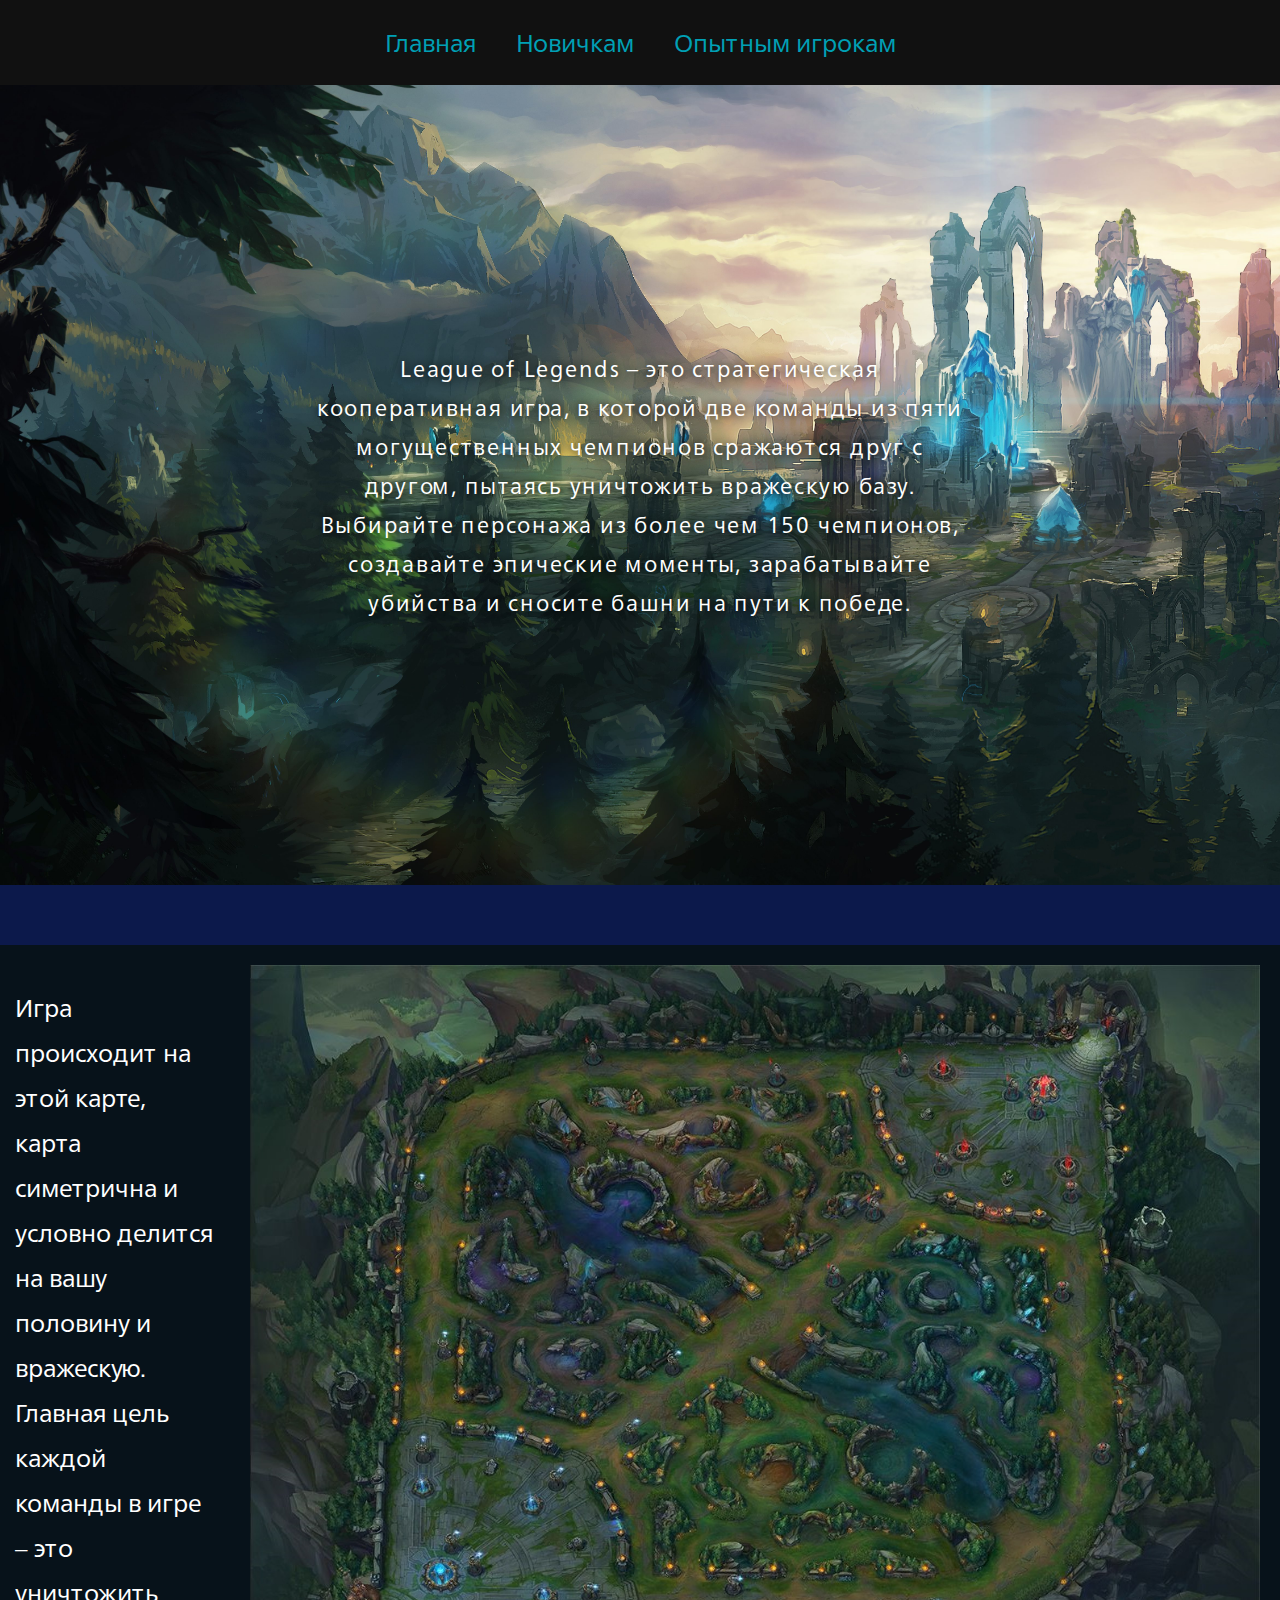
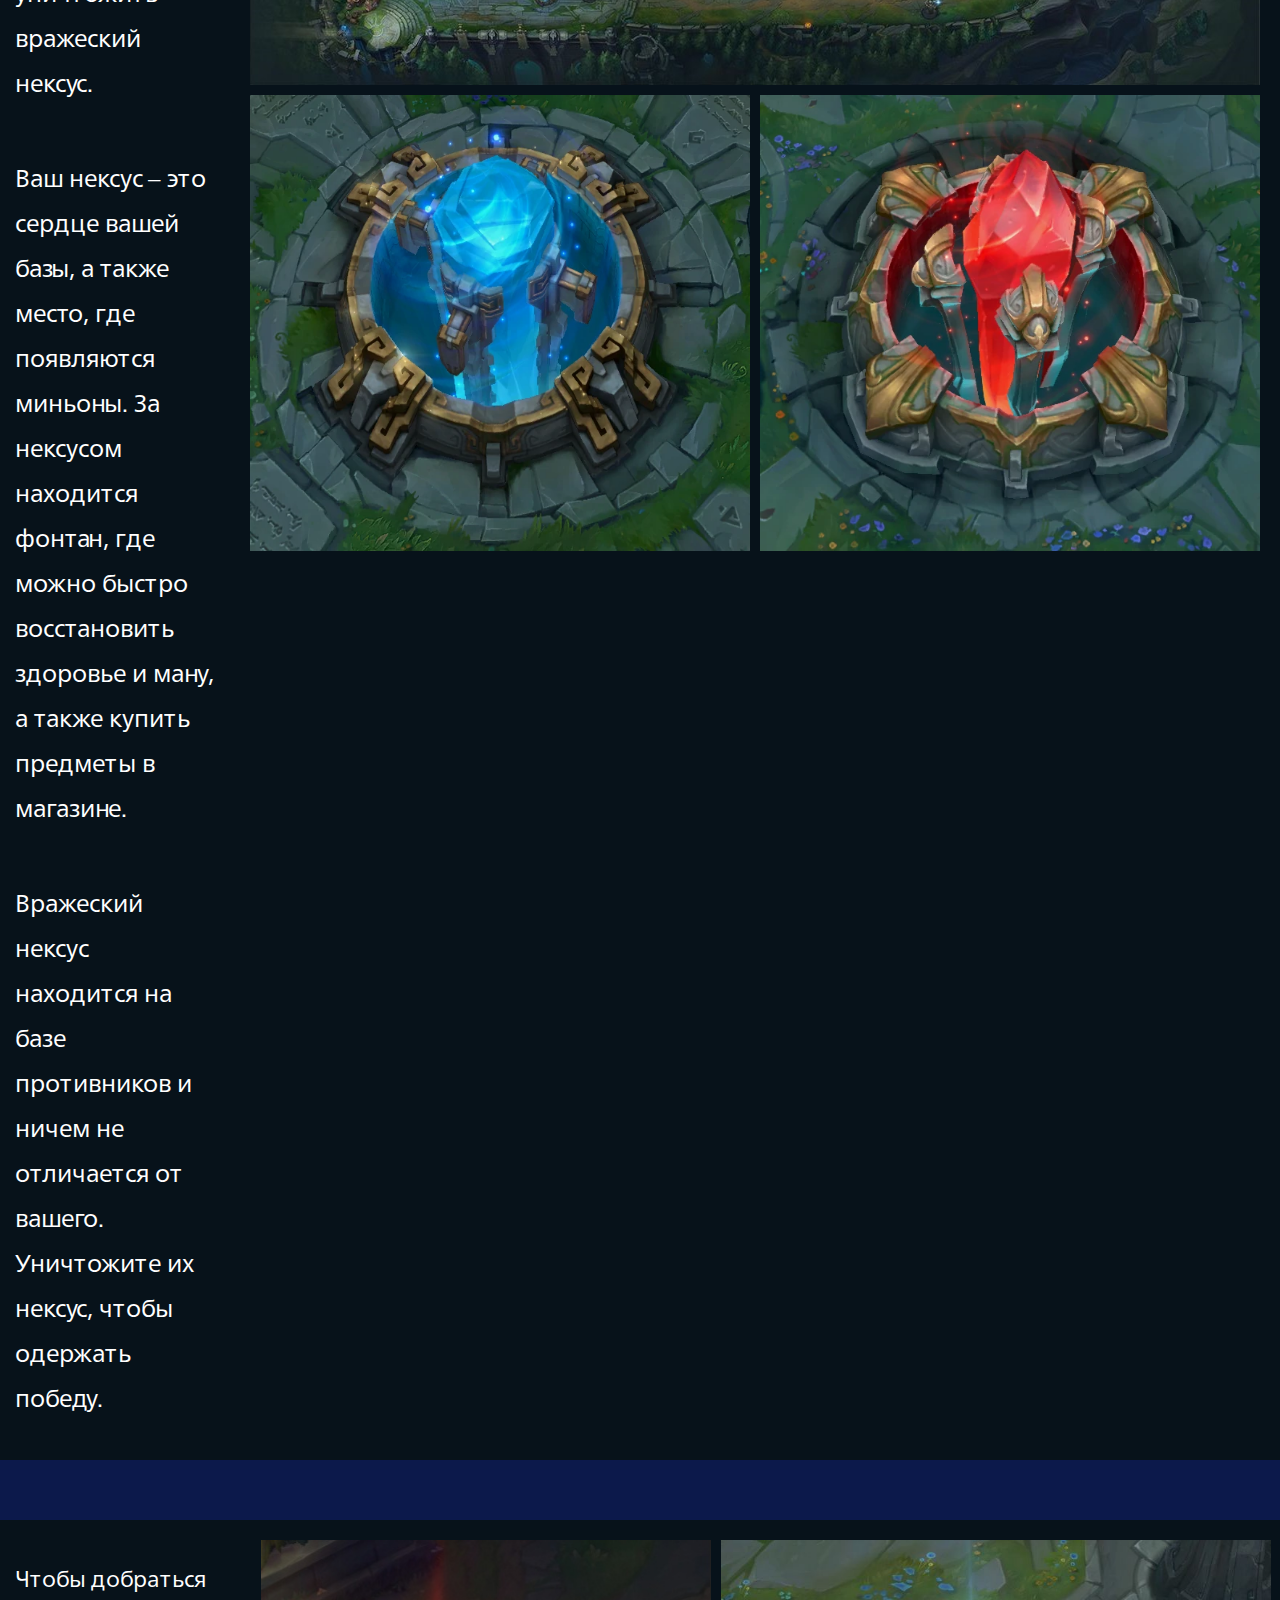
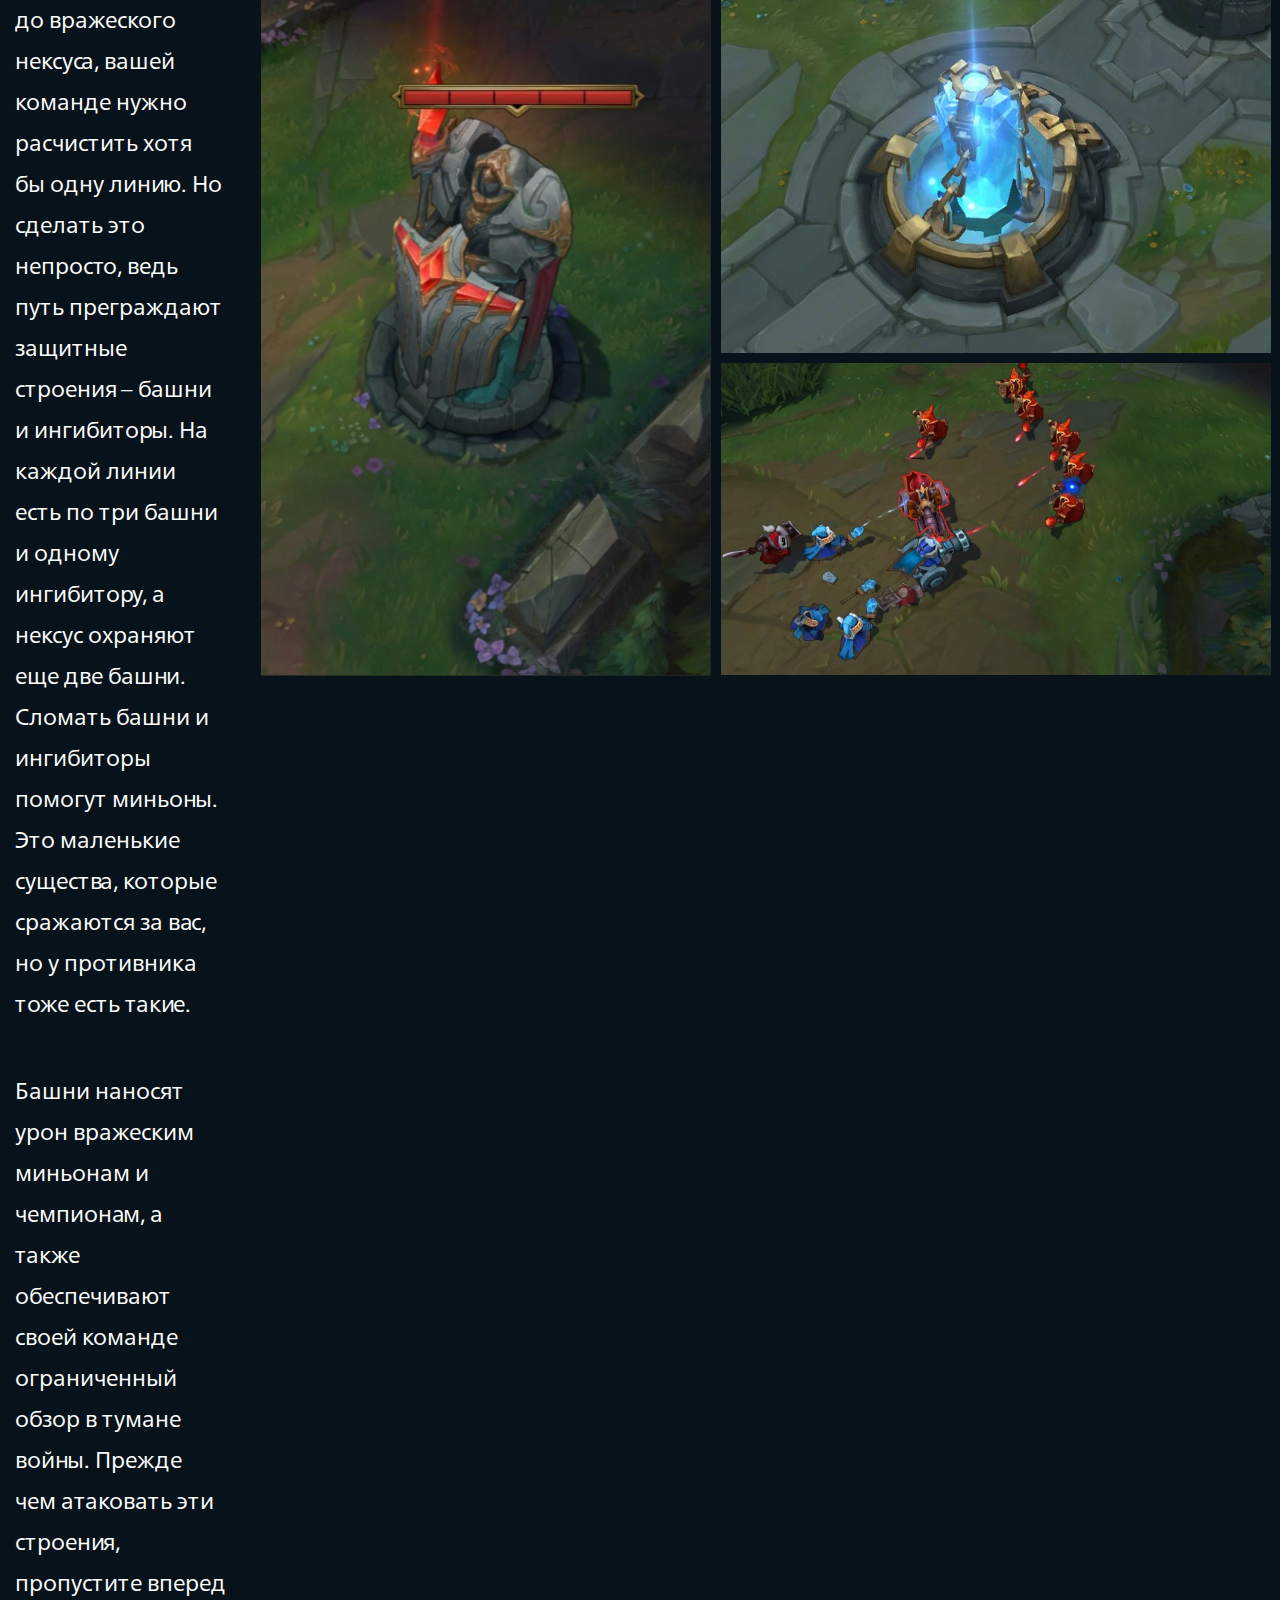
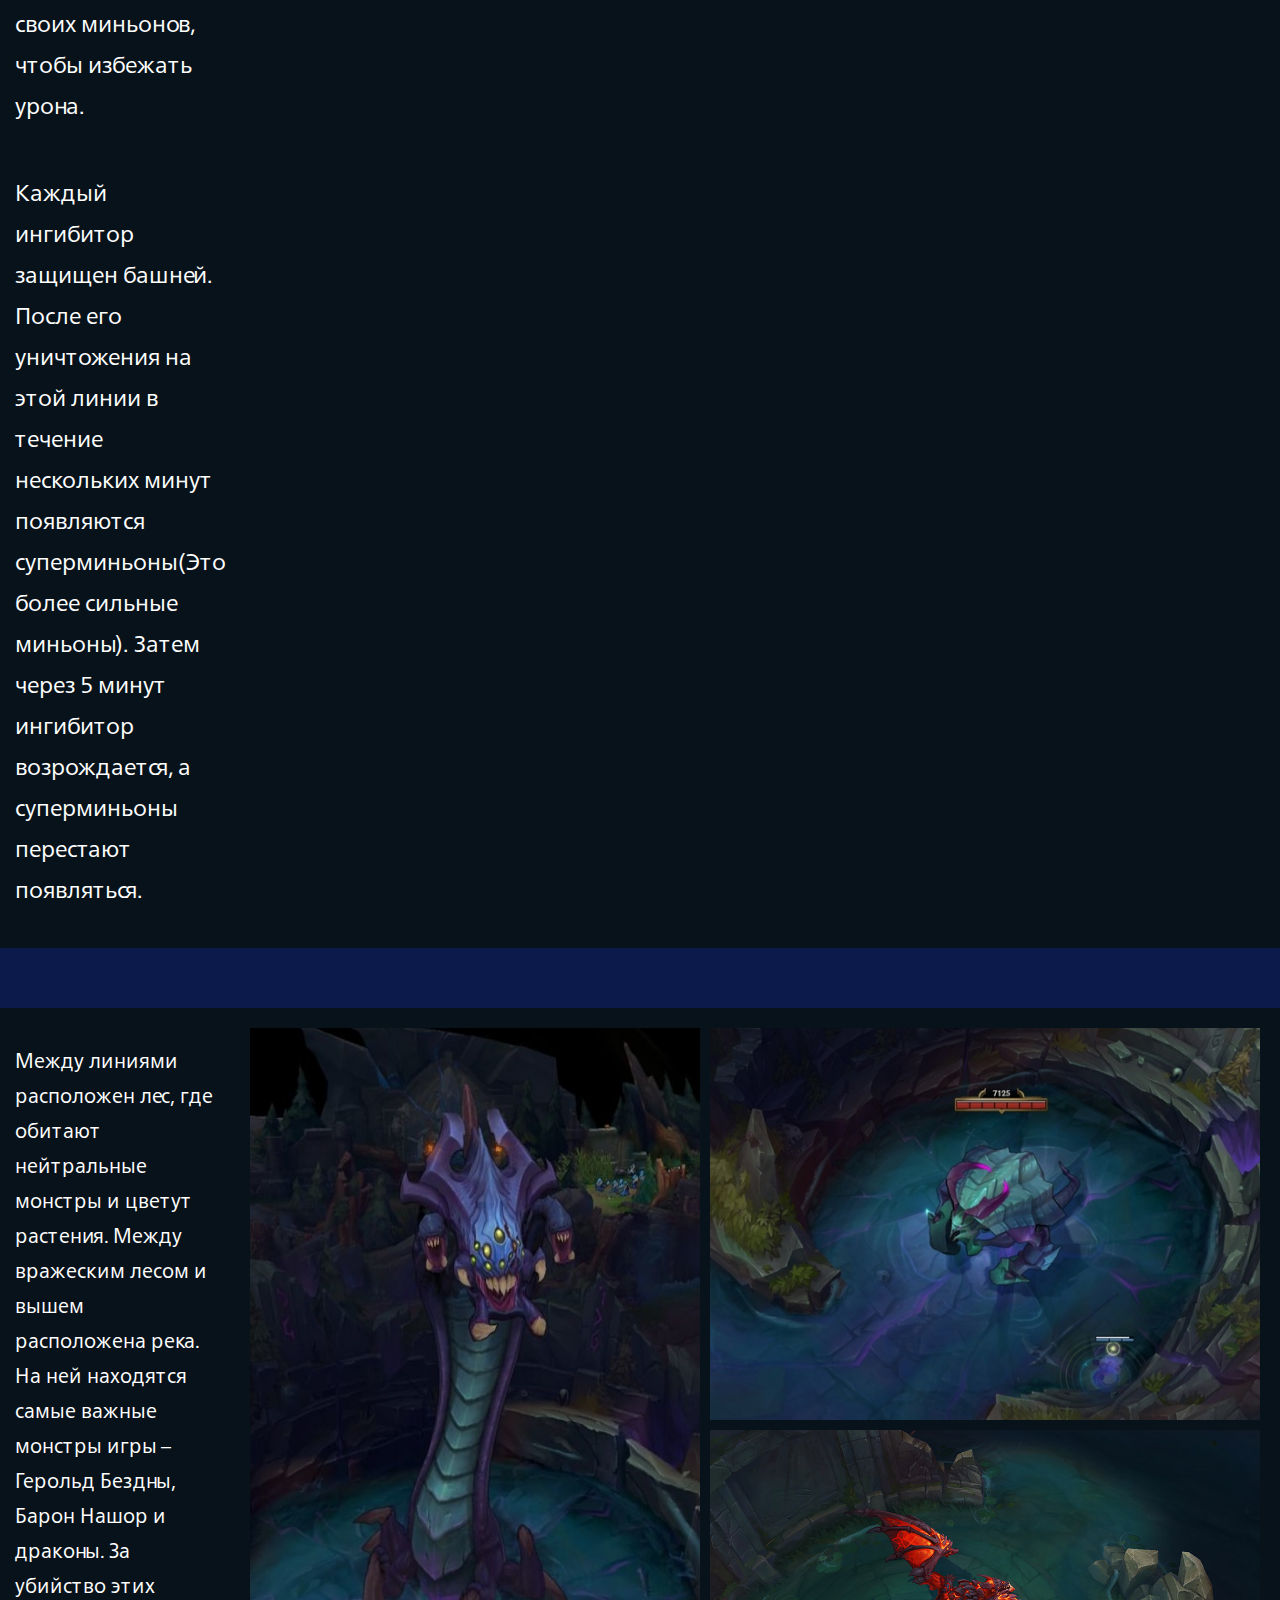
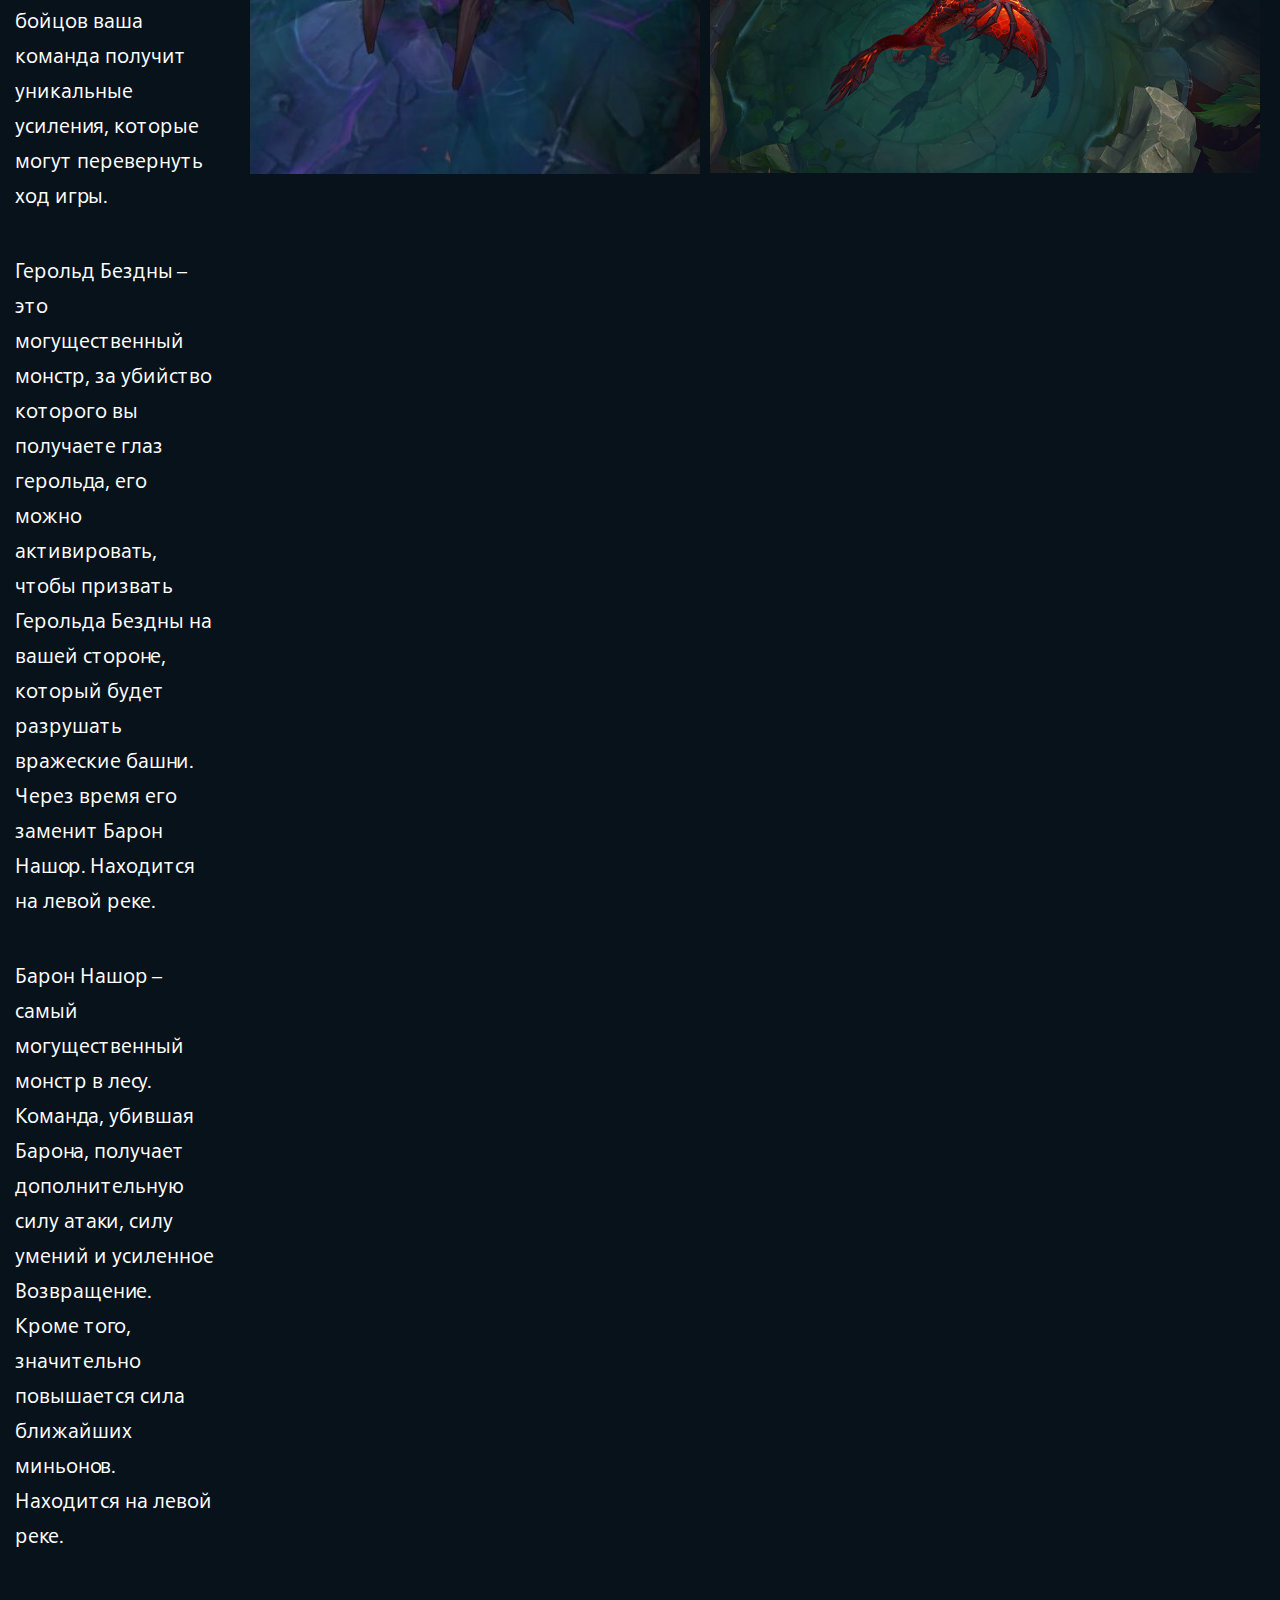
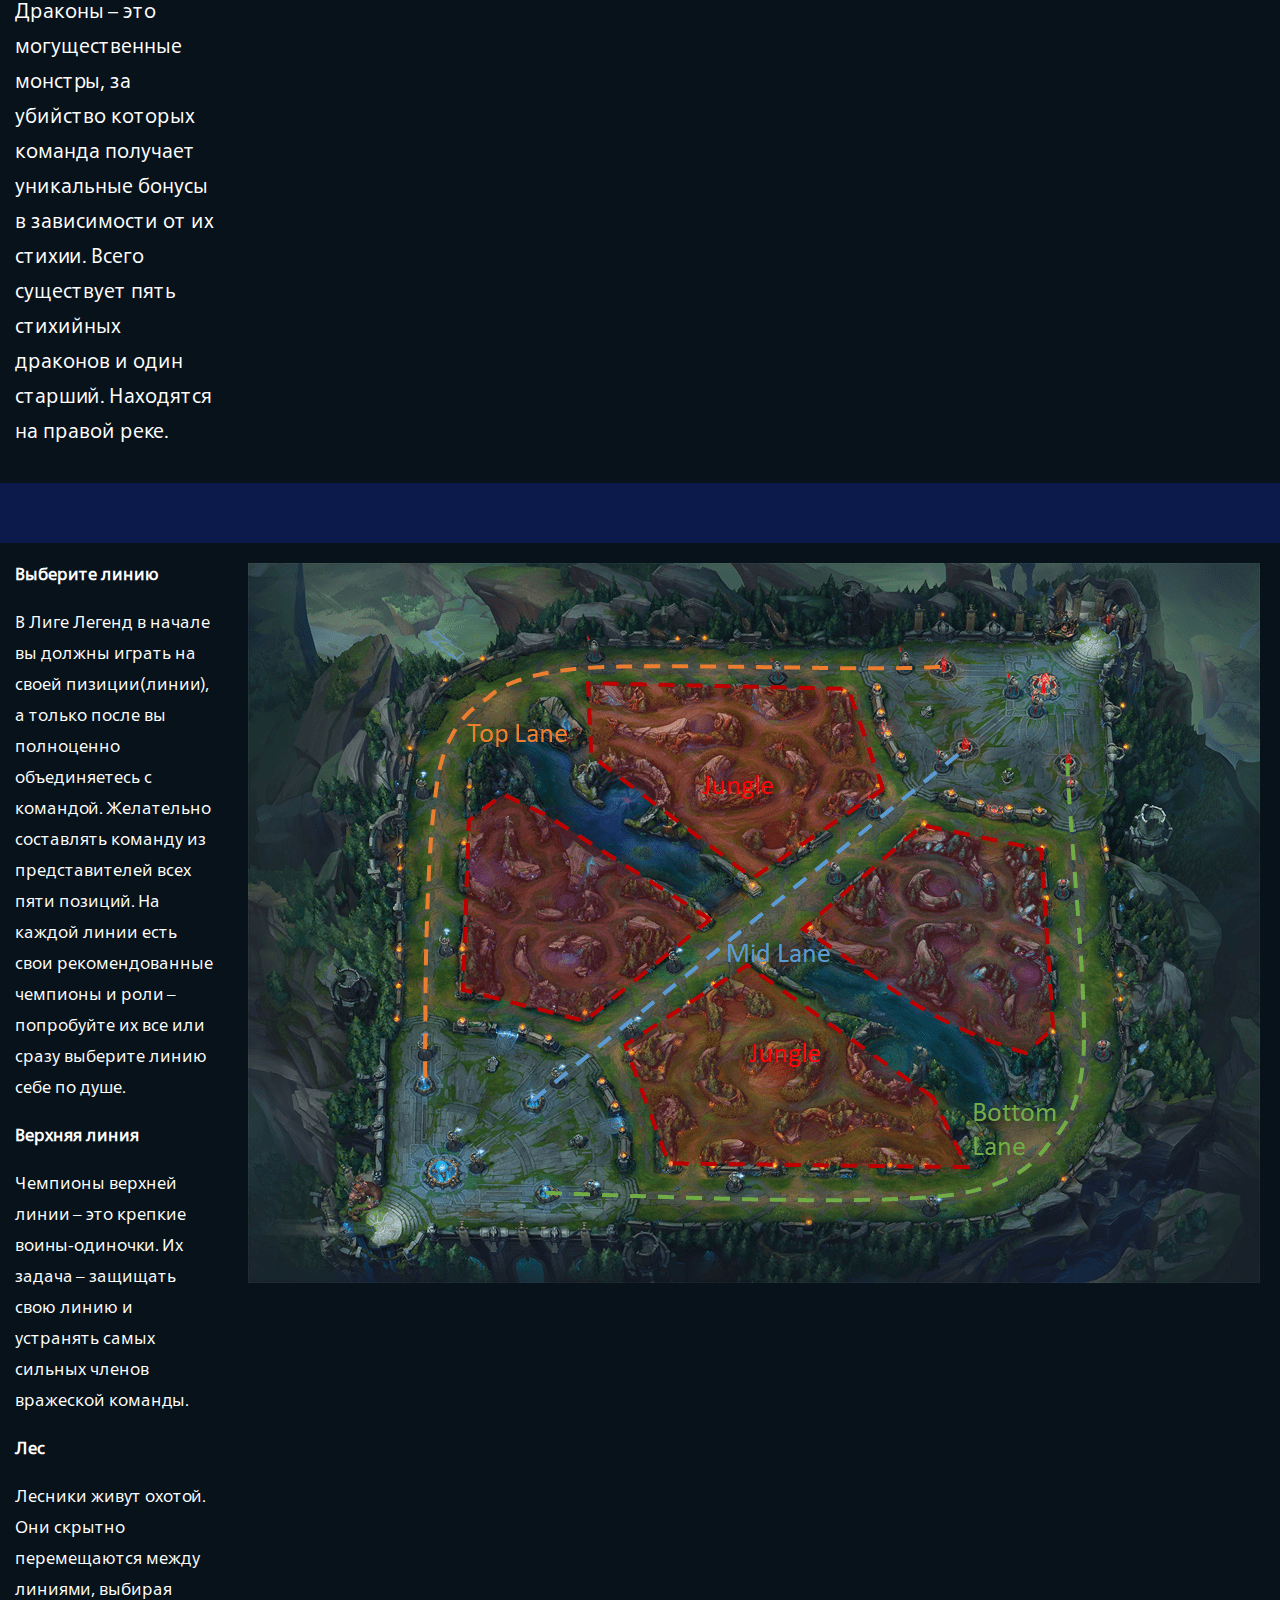
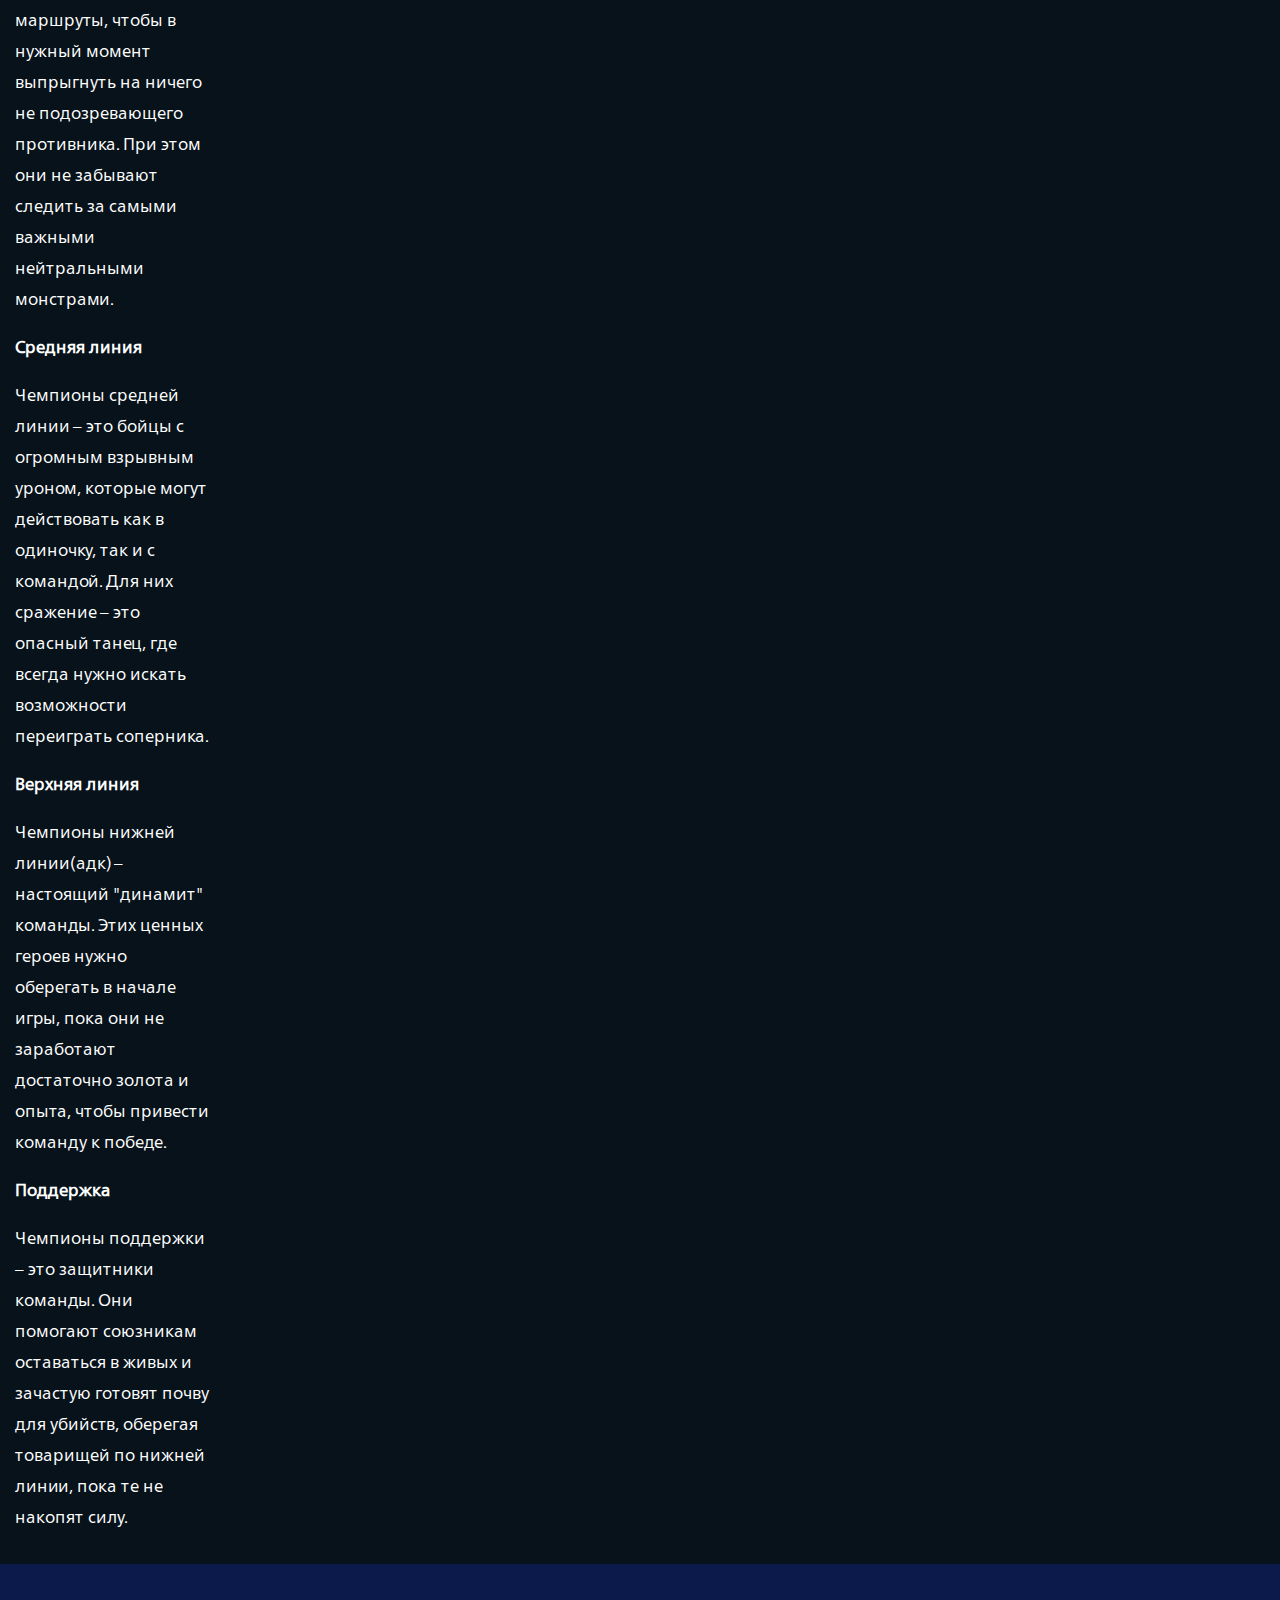
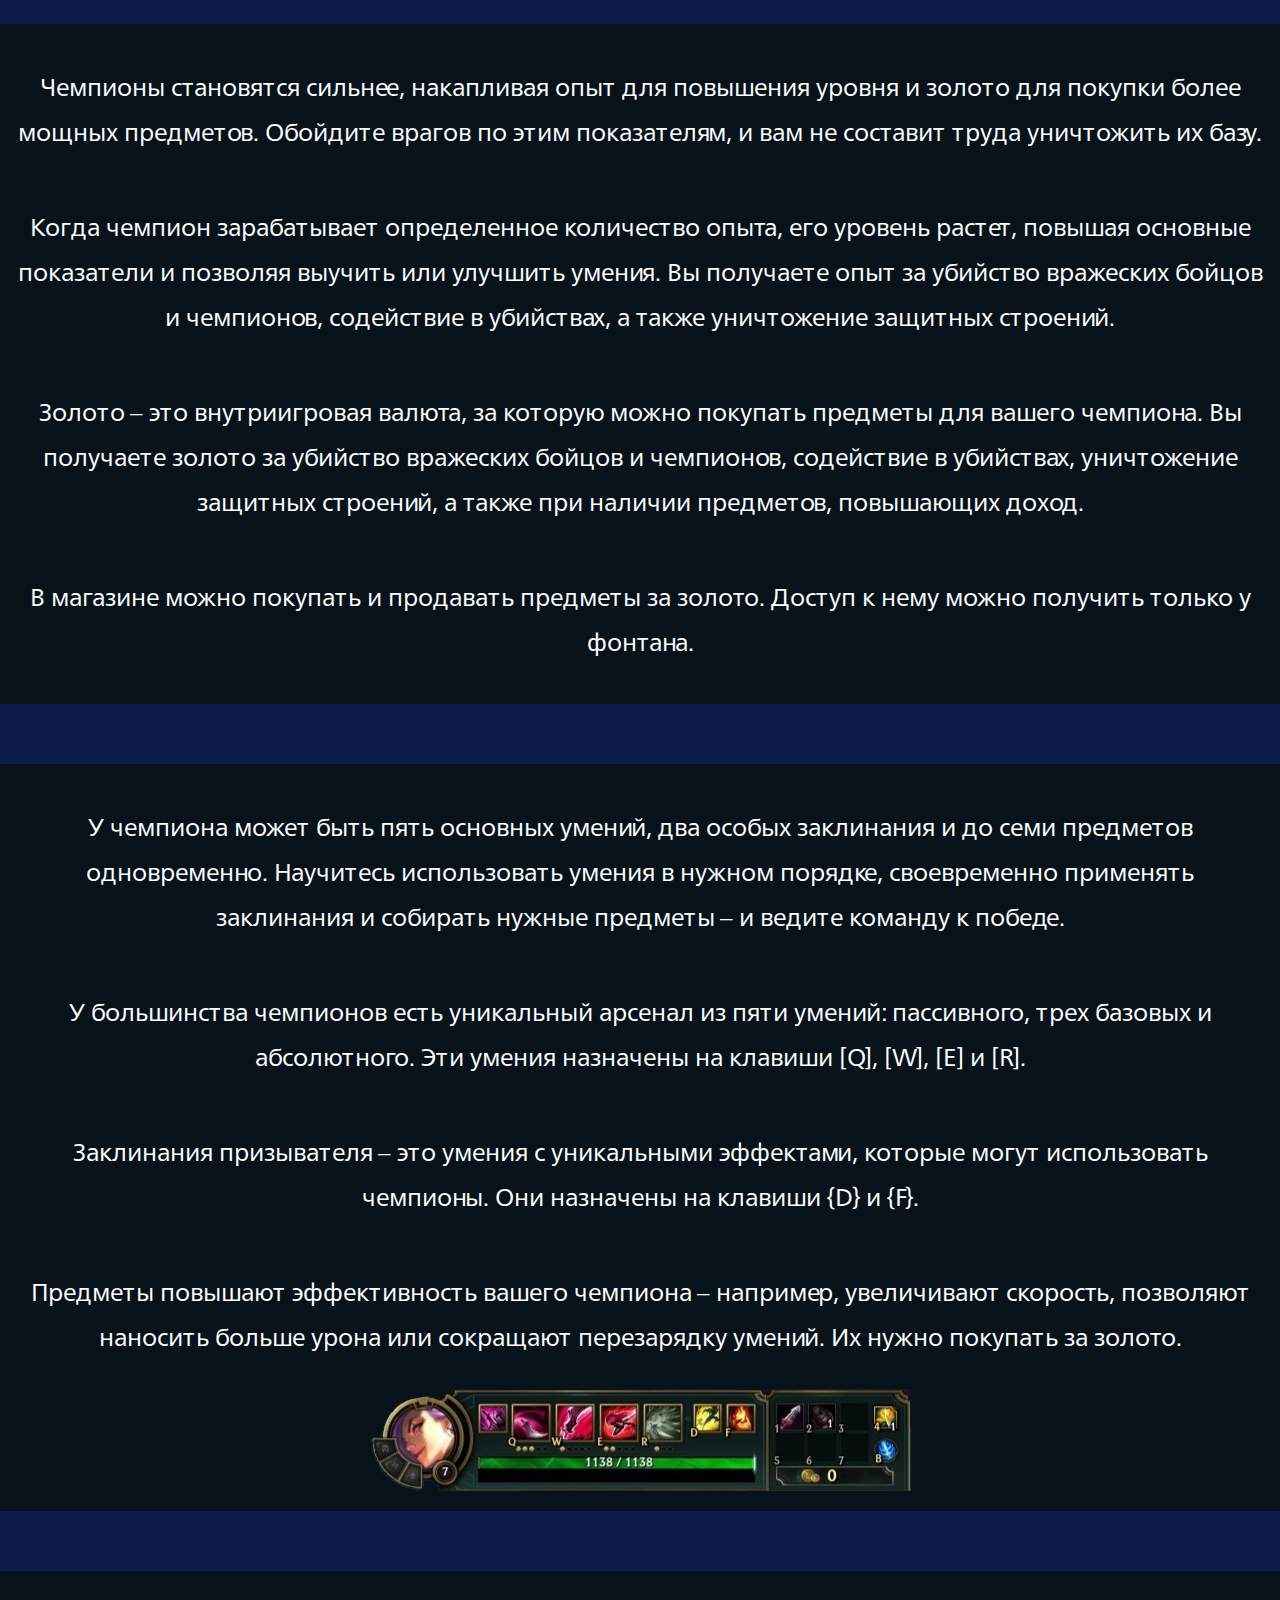
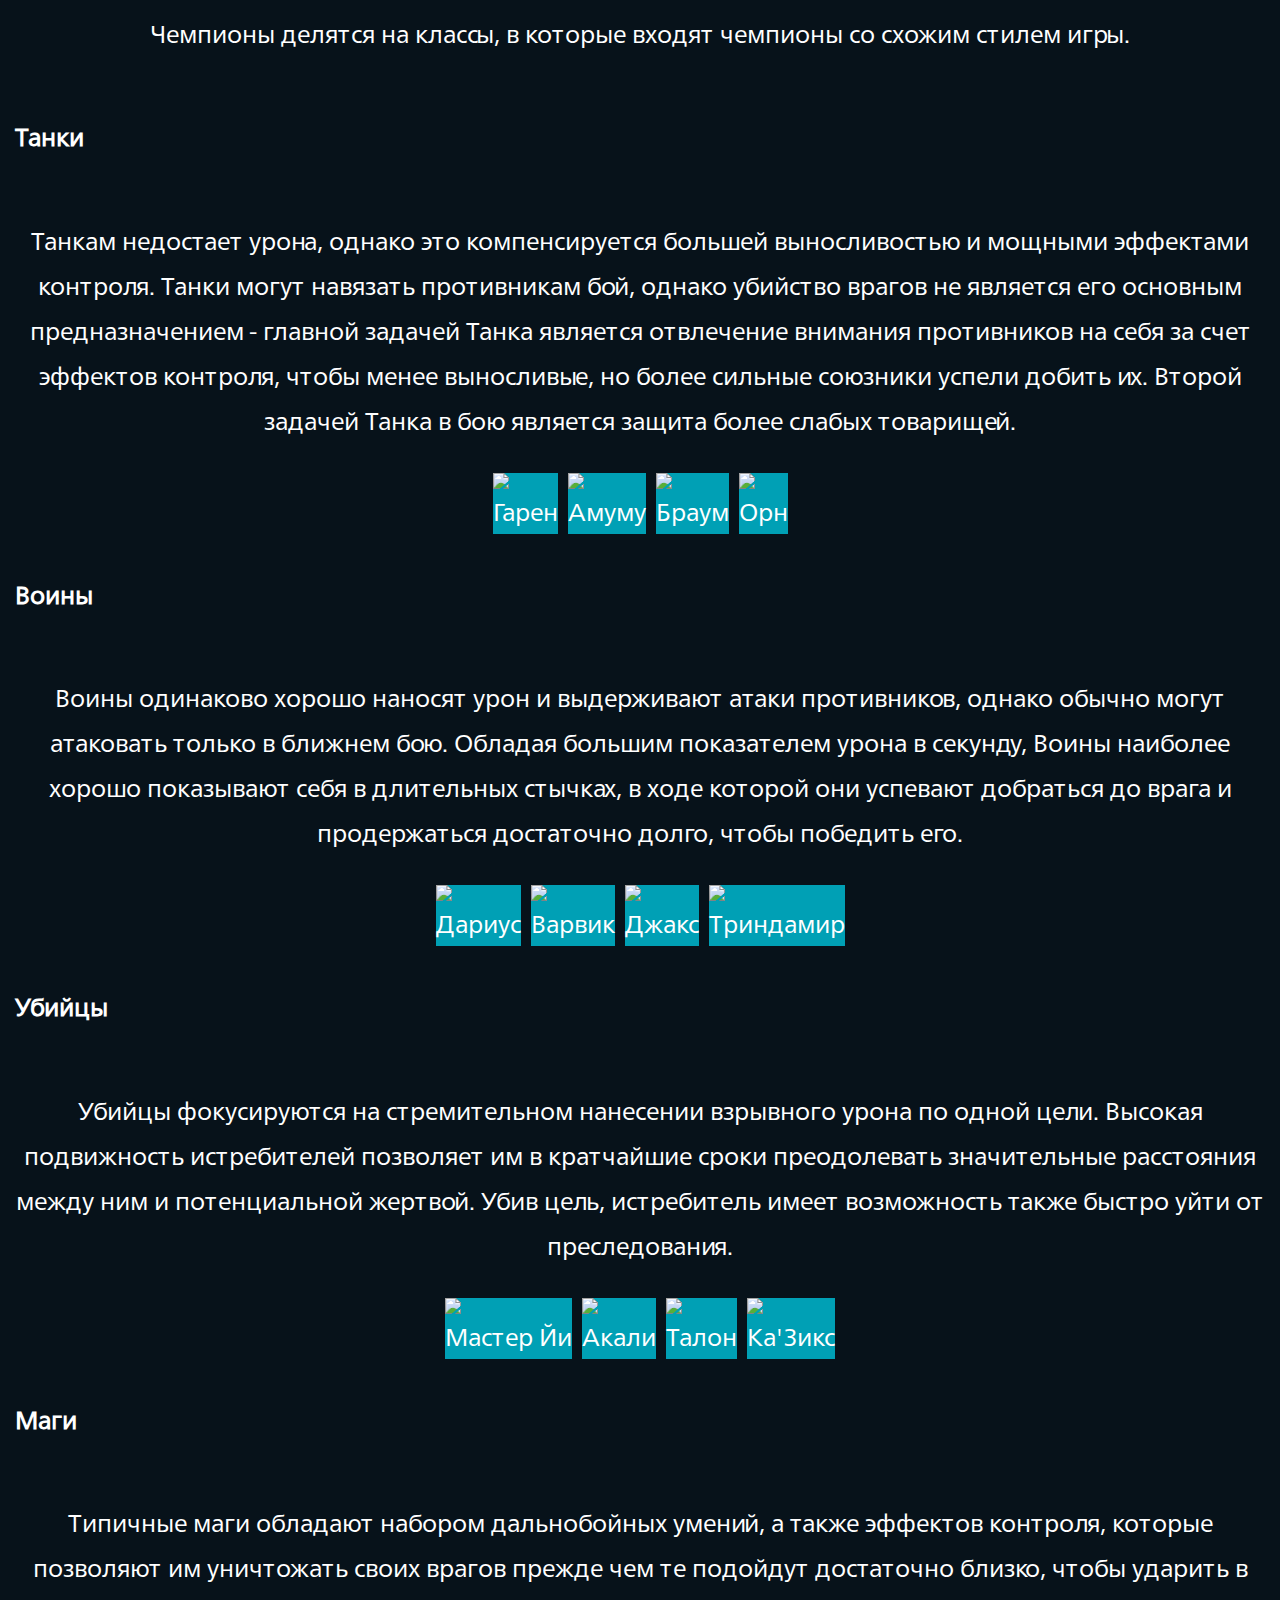
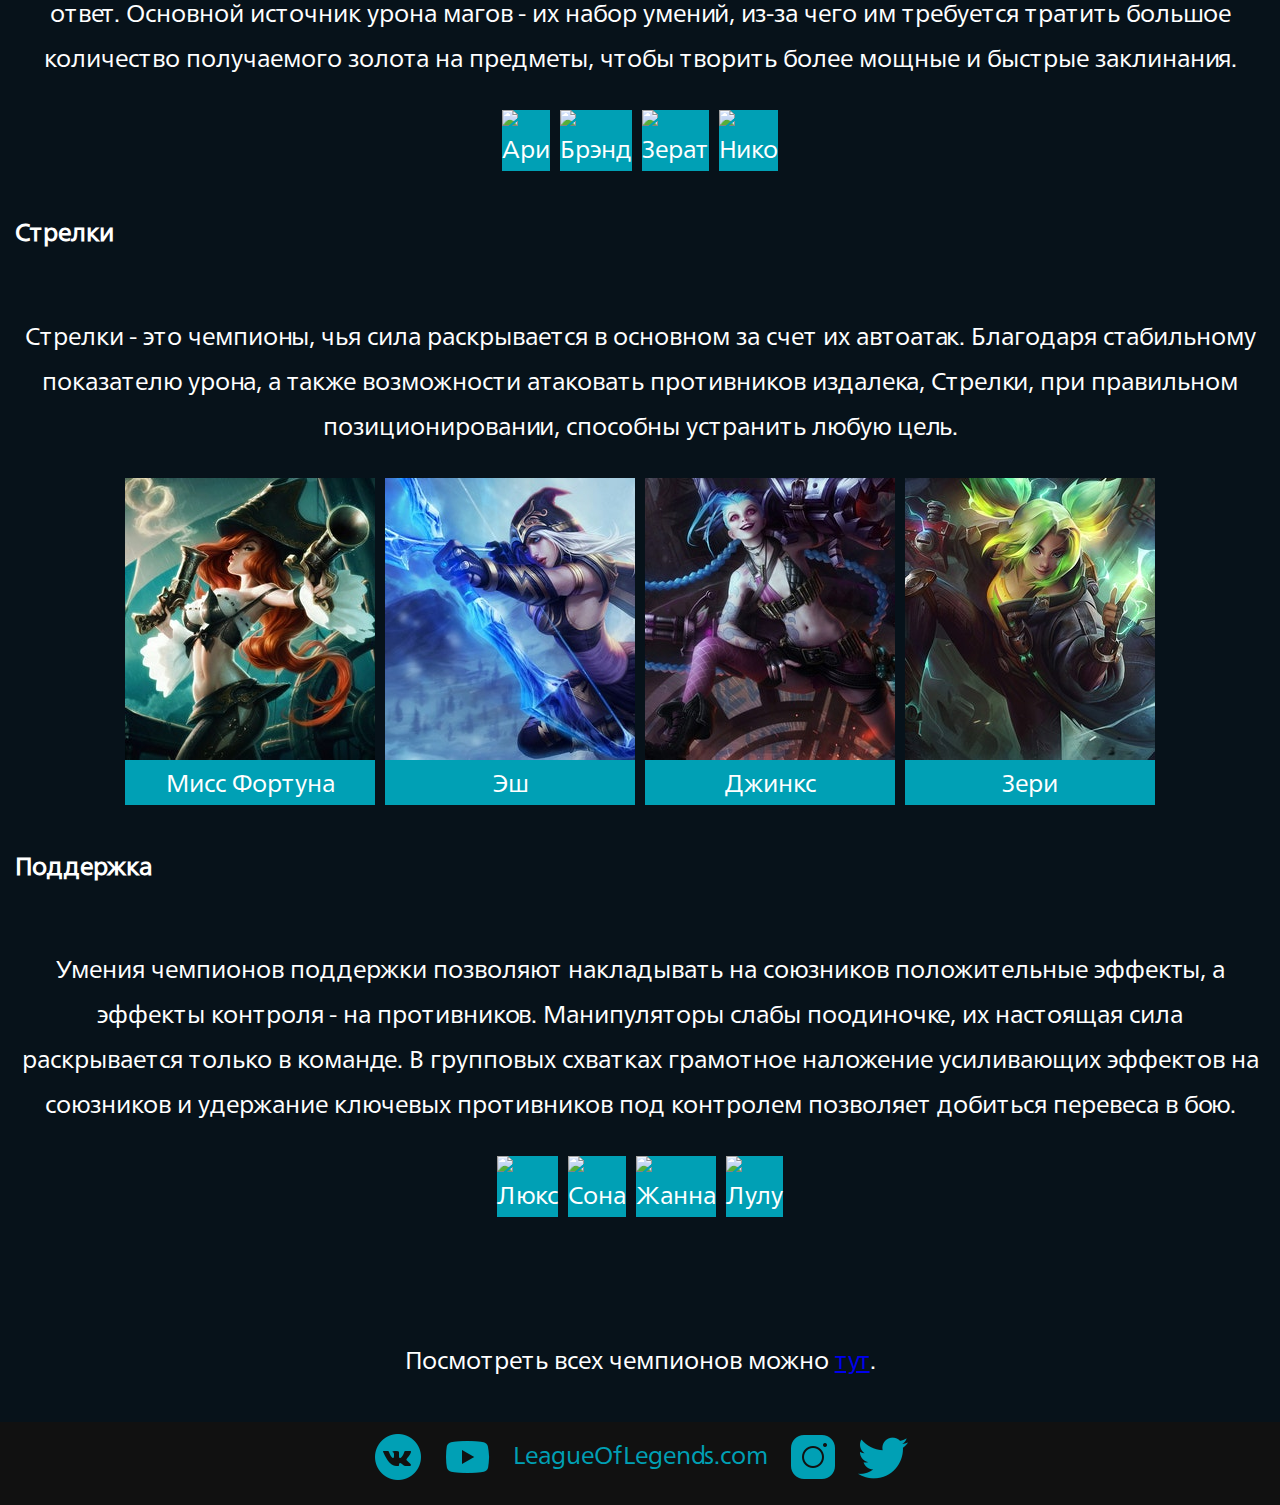
==== commit 13e40000: "update dlyz nov" ====
--- a/Dlya_novichkov.html
+++ b/Dlya_novichkov.html
@@ -112,34 +112,34 @@
 				<h4>Танки</h4>
 				<p>Танкам недостает урона, однако это компенсируется большей выносливостью и мощными эффектами контроля. Танки могут навязать противникам бой, однако убийство врагов не является его основным предназначением - главной задачей Танка является отвлечение внимания противников на себя за счет эффектов контроля, чтобы менее выносливые, но более сильные союзники успели добить их. Второй задачей Танка в бою является защита более слабых товарищей.</p>
 				<div class="img">
-					<a href=""><div><img src="images/RiotX_ChampionList_missfortune.jpg"><div><p>Мисс Фортуна</p></div></div></a>
-					<a href=""><div><img src="images/RiotX_ChampionList_ashe.jpg" ><div><p>Эш</p></div></div></a>
-					<a href=""><div><img src="images/RiotX_ChampionList_jinx.jpg" ><div><p>Джинкс</p></div></div></a>
-					<a href=""><div><img src="images/RiotX_ChampionList_zeri.jpg" ><div><p>Зери</p></div></div></a>
+					<a href="https://www.leagueoflegends.com/ru-ru/champions/garen/"><div><img src="images/RiotX_ChampionList_garen.jpg"><div><p>Гарен</p></div></div></a>
+					<a href="https://www.leagueoflegends.com/ru-ru/champions/amumu/"><div><img src="images/RiotX_ChampionList_amumu.jpg" ><div><p>Амуму</p></div></div></a>
+					<a href="https://www.leagueoflegends.com/ru-ru/champions/braum/"><div><img src="images/RiotX_ChampionList_braum.jpg" ><div><p>Браум</p></div></div></a>
+					<a href="https://www.leagueoflegends.com/ru-ru/champions/ornn/"><div><img src="images/RiotX_ChampionList_ornn.jpg" ><div><p>Орн</p></div></div></a>
 				</div>
 				<h4>Воины</h4>
 				<p>Воины одинаково хорошо наносят урон и выдерживают атаки противников, однако обычно могут атаковать только в ближнем бою. Обладая большим показателем урона в секунду, Воины наиболее хорошо показывают себя в длительных стычках, в ходе которой они успевают добраться до врага и продержаться достаточно долго, чтобы победить его.</p>
 				<div class="img">
-					<a href=""><div><img src="images/RiotX_ChampionList_missfortune.jpg"><div><p>Мисс Фортуна</p></div></div></a>
-					<a href=""><div><img src="images/RiotX_ChampionList_ashe.jpg" ><div><p>Эш</p></div></div></a>
-					<a href=""><div><img src="images/RiotX_ChampionList_jinx.jpg" ><div><p>Джинкс</p></div></div></a>
-					<a href=""><div><img src="images/RiotX_ChampionList_zeri.jpg" ><div><p>Зери</p></div></div></a>
+					<a href="https://www.leagueoflegends.com/ru-ru/champions/darius/"><div><img src="images/RiotX_ChampionList_darius.jpg"><div><p>Дариус</p></div></div></a>
+					<a href="https://www.leagueoflegends.com/ru-ru/champions/warwick/"><div><img src="images/RiotX_ChampionList_warwick.jpg" ><div><p>Варвик</p></div></div></a>
+					<a href="https://www.leagueoflegends.com/ru-ru/champions/jax/"><div><img src="images/RiotX_ChampionList_jax.jpg" ><div><p>Джакс</p></div></div></a>
+					<a href="https://www.leagueoflegends.com/ru-ru/champions/tryndamere/"><div><img src="images/RiotX_ChampionList_tryndamere.jpg" ><div><p>Триндамир</p></div></div></a>
 				</div>
 				<h4>Убийцы</h4>
 				<p>Убийцы фокусируются на стремительном нанесении взрывного урона по одной цели. Высокая подвижность истребителей позволяет им в кратчайшие сроки преодолевать значительные расстояния между ним и потенциальной жертвой. Убив цель, истребитель имеет возможность также быстро уйти от преследования.</p>
 				<div class="img">
-					<a href=""><div><img src="images/RiotX_ChampionList_missfortune.jpg"><div><p>Мисс Фортуна</p></div></div></a>
-					<a href=""><div><img src="images/RiotX_ChampionList_ashe.jpg" ><div><p>Эш</p></div></div></a>
-					<a href=""><div><img src="images/RiotX_ChampionList_jinx.jpg" ><div><p>Джинкс</p></div></div></a>
-					<a href=""><div><img src="images/RiotX_ChampionList_zeri.jpg" ><div><p>Зери</p></div></div></a>
+					<a href="https://www.leagueoflegends.com/ru-ru/champions/master-yi/"><div><img src="images/RiotX_ChampionList_masteryi.jpg"><div><p>Мастер Йи</p></div></div></a>
+					<a href="https://www.leagueoflegends.com/ru-ru/champions/akali/"><div><img src="images/RiotX_ChampionList_akali.jpg" ><div><p>Акали</p></div></div></a>
+					<a href="https://www.leagueoflegends.com/ru-ru/champions/talon/"><div><img src="images/RiotX_ChampionList_talon.jpg" ><div><p>Талон</p></div></div></a>
+					<a href="https://www.leagueoflegends.com/ru-ru/champions/kha-zix/"><div><img src="images/RiotX_ChampionList_khazix.jpg" ><div><p>Ка'Зикс</p></div></div></a>
 				</div>
 				<h4>Маги</h4>
 				<p>Типичные маги обладают набором дальнобойных умений, а также эффектов контроля, которые позволяют им уничтожать своих врагов прежде чем те подойдут достаточно близко, чтобы ударить в ответ. Основной источник урона магов - их набор умений, из-за чего им требуется тратить большое количество получаемого золота на предметы, чтобы творить более мощные и быстрые заклинания.</p>
 				<div class="img">
-					<a href=""><div><img src="images/RiotX_ChampionList_missfortune.jpg"><div><p>Мисс Фортуна</p></div></div></a>
-					<a href=""><div><img src="images/RiotX_ChampionList_ashe.jpg" ><div><p>Эш</p></div></div></a>
-					<a href=""><div><img src="images/RiotX_ChampionList_jinx.jpg" ><div><p>Джинкс</p></div></div></a>
-					<a href=""><div><img src="images/RiotX_ChampionList_zeri.jpg" ><div><p>Зери</p></div></div></a>
+					<a href="https://www.leagueoflegends.com/ru-ru/champions/ahri/"><div><img src="images/RiotX_ChampionList_ahri.jpg"><div><p>Ари</p></div></div></a>
+					<a href="https://www.leagueoflegends.com/ru-ru/champions/brand/"><div><img src="images/RiotX_ChampionList_brand.jpg" ><div><p>Брэнд</p></div></div></a>
+					<a href="https://www.leagueoflegends.com/ru-ru/champions/xerath/"><div><img src="images/RiotX_ChampionList_xeratth.jpg" ><div><p>Зерат</p></div></div></a>
+					<a href="https://www.leagueoflegends.com/ru-ru/champions/neeko/"><div><img src="images/RiotX_ChampionList_neeko.jpg" ><div><p>Нико</p></div></div></a>
 				</div>
 				<h4>Стрелки</h4>
 				<p>Стрелки - это чемпионы, чья сила раскрывается в основном за счет их автоатак. Благодаря стабильному показателю урона, а также возможности атаковать противников издалека, Стрелки, при правильном позиционировании, способны устранить любую цель.</p>
@@ -152,10 +152,10 @@
 				<h4>Поддержка</h4>
 				<p>Умения чемпионов поддержки позволяют накладывать на союзников положительные эффекты, а эффекты контроля - на противников. Манипуляторы слабы поодиночке, их настоящая сила раскрывается только в команде. В групповых схватках грамотное наложение усиливающих эффектов на союзников и удержание ключевых противников под контролем позволяет добиться перевеса в бою.</p>
 				<div class="img">
-					<a href=""><div><img src="images/RiotX_ChampionList_missfortune.jpg"><div><p>Мисс Фортуна</p></div></div></a>
-					<a href=""><div><img src="images/RiotX_ChampionList_ashe.jpg" ><div><p>Эш</p></div></div></a>
-					<a href=""><div><img src="images/RiotX_ChampionList_jinx.jpg" ><div><p>Джинкс</p></div></div></a>
-					<a href=""><div><img src="images/RiotX_ChampionList_zeri.jpg" ><div><p>Зери</p></div></div></a>
+					<a href="https://www.leagueoflegends.com/ru-ru/champions/lux/"><div><img src="images/RiotX_ChampionList_lux.jpg"><div><p>Люкс</p></div></div></a>
+					<a href="https://www.leagueoflegends.com/ru-ru/champions/sona/"><div><img src="images/RiotX_ChampionList_sona.jpg" ><div><p>Сона</p></div></div></a>
+					<a href="https://www.leagueoflegends.com/ru-ru/champions/janna/"><div><img src="images/RiotX_ChampionList_janna.jpg" ><div><p>Жанна</p></div></div></a>
+					<a href="https://www.leagueoflegends.com/ru-ru/champions/lulu/"><div><img src="images/RiotX_ChampionList_lulu.jpg" ><div><p>Лулу</p></div></div></a>
 				</div>
 				<br>
 				<br>
@@ -171,4 +171,4 @@
 		<a href="https://twitter.com/LoL_CIS" class="button"><img src="images/icon-twitter.png" alt="Twitter"></a>
 	</div>
 </body>
-</html>+</html>
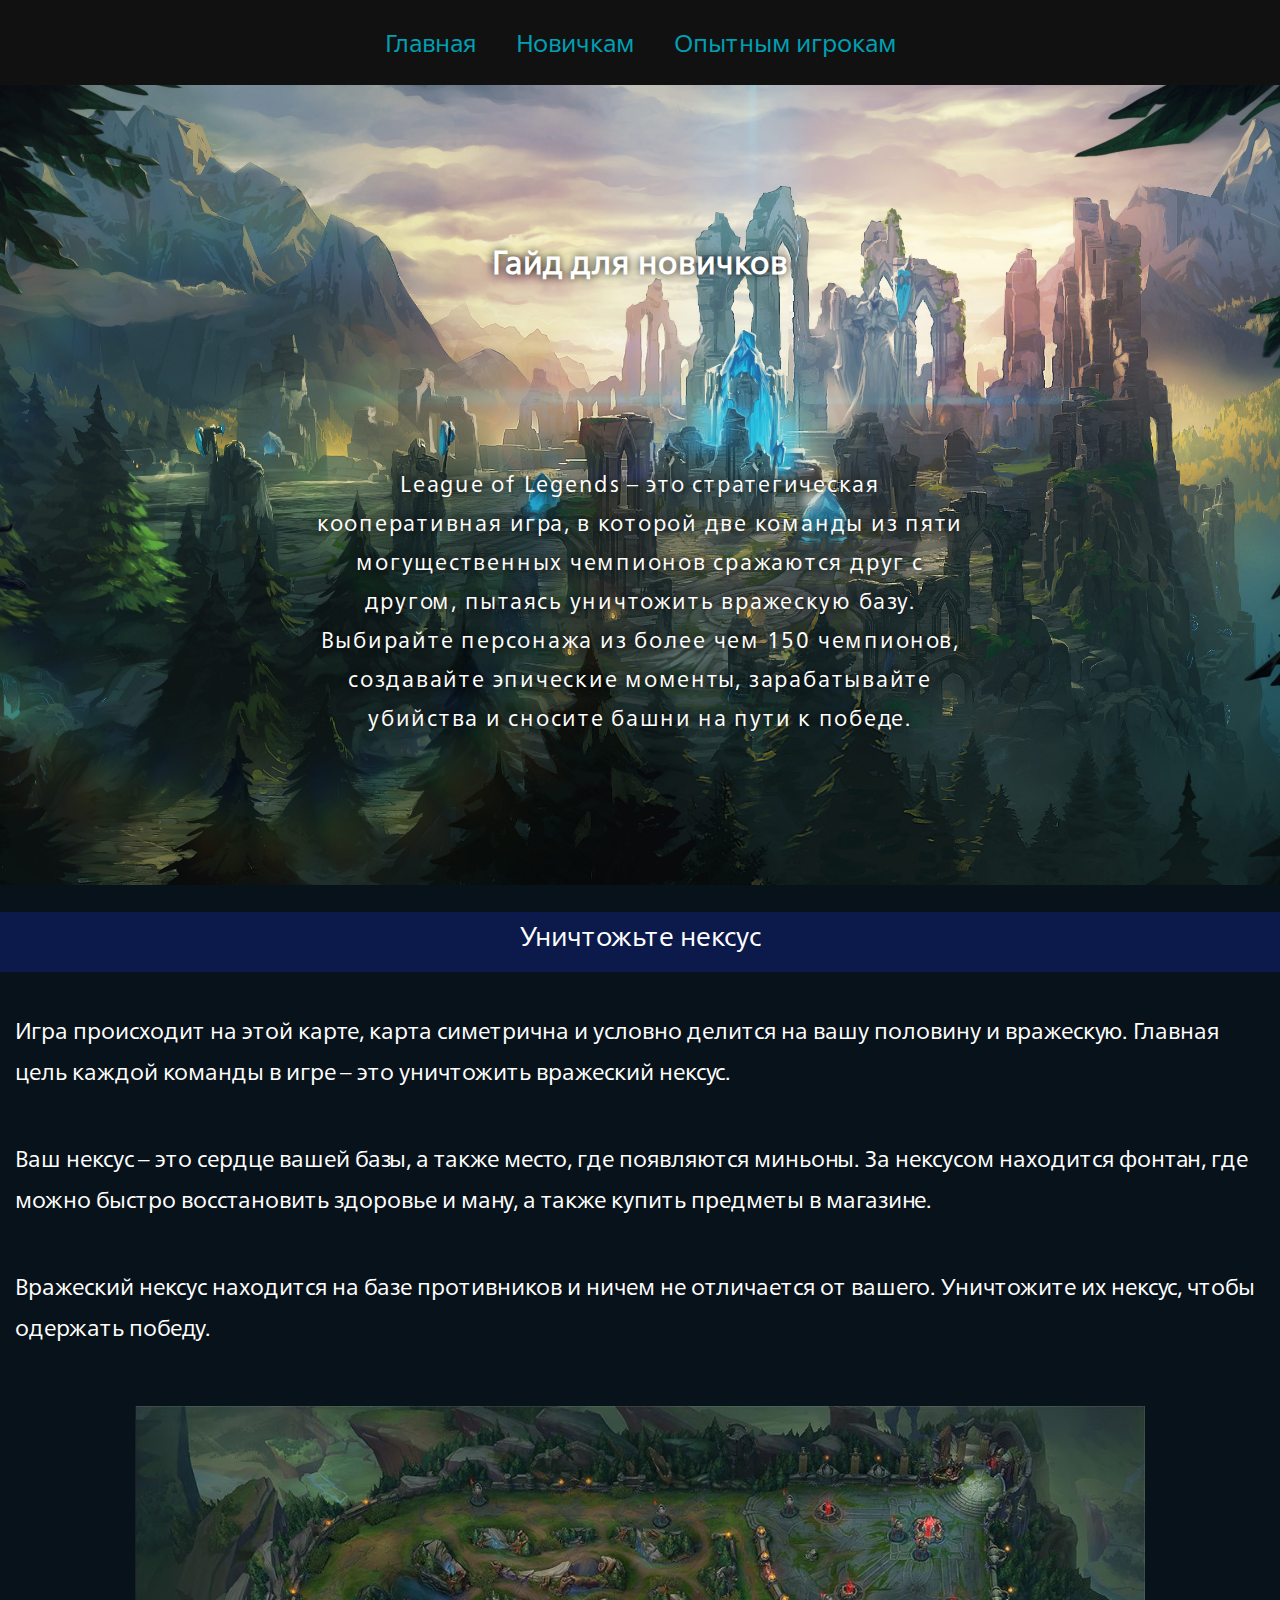
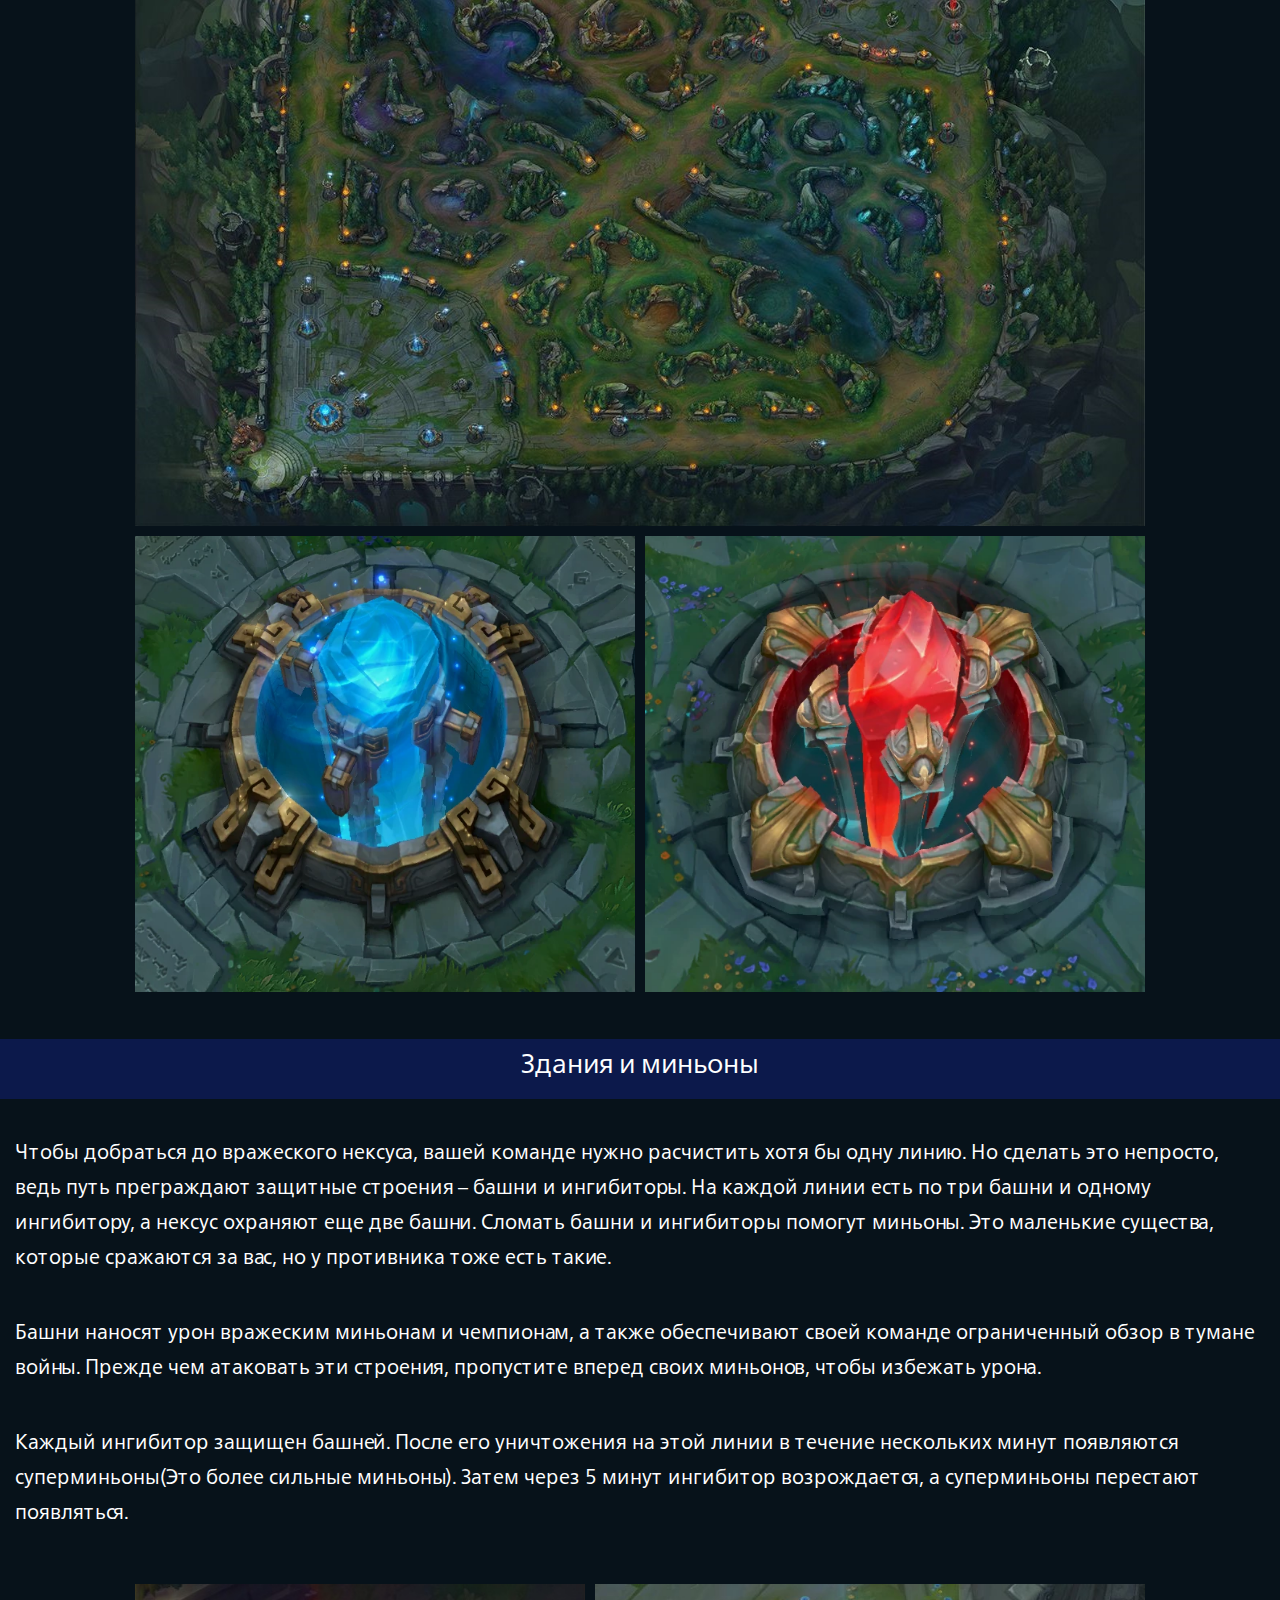
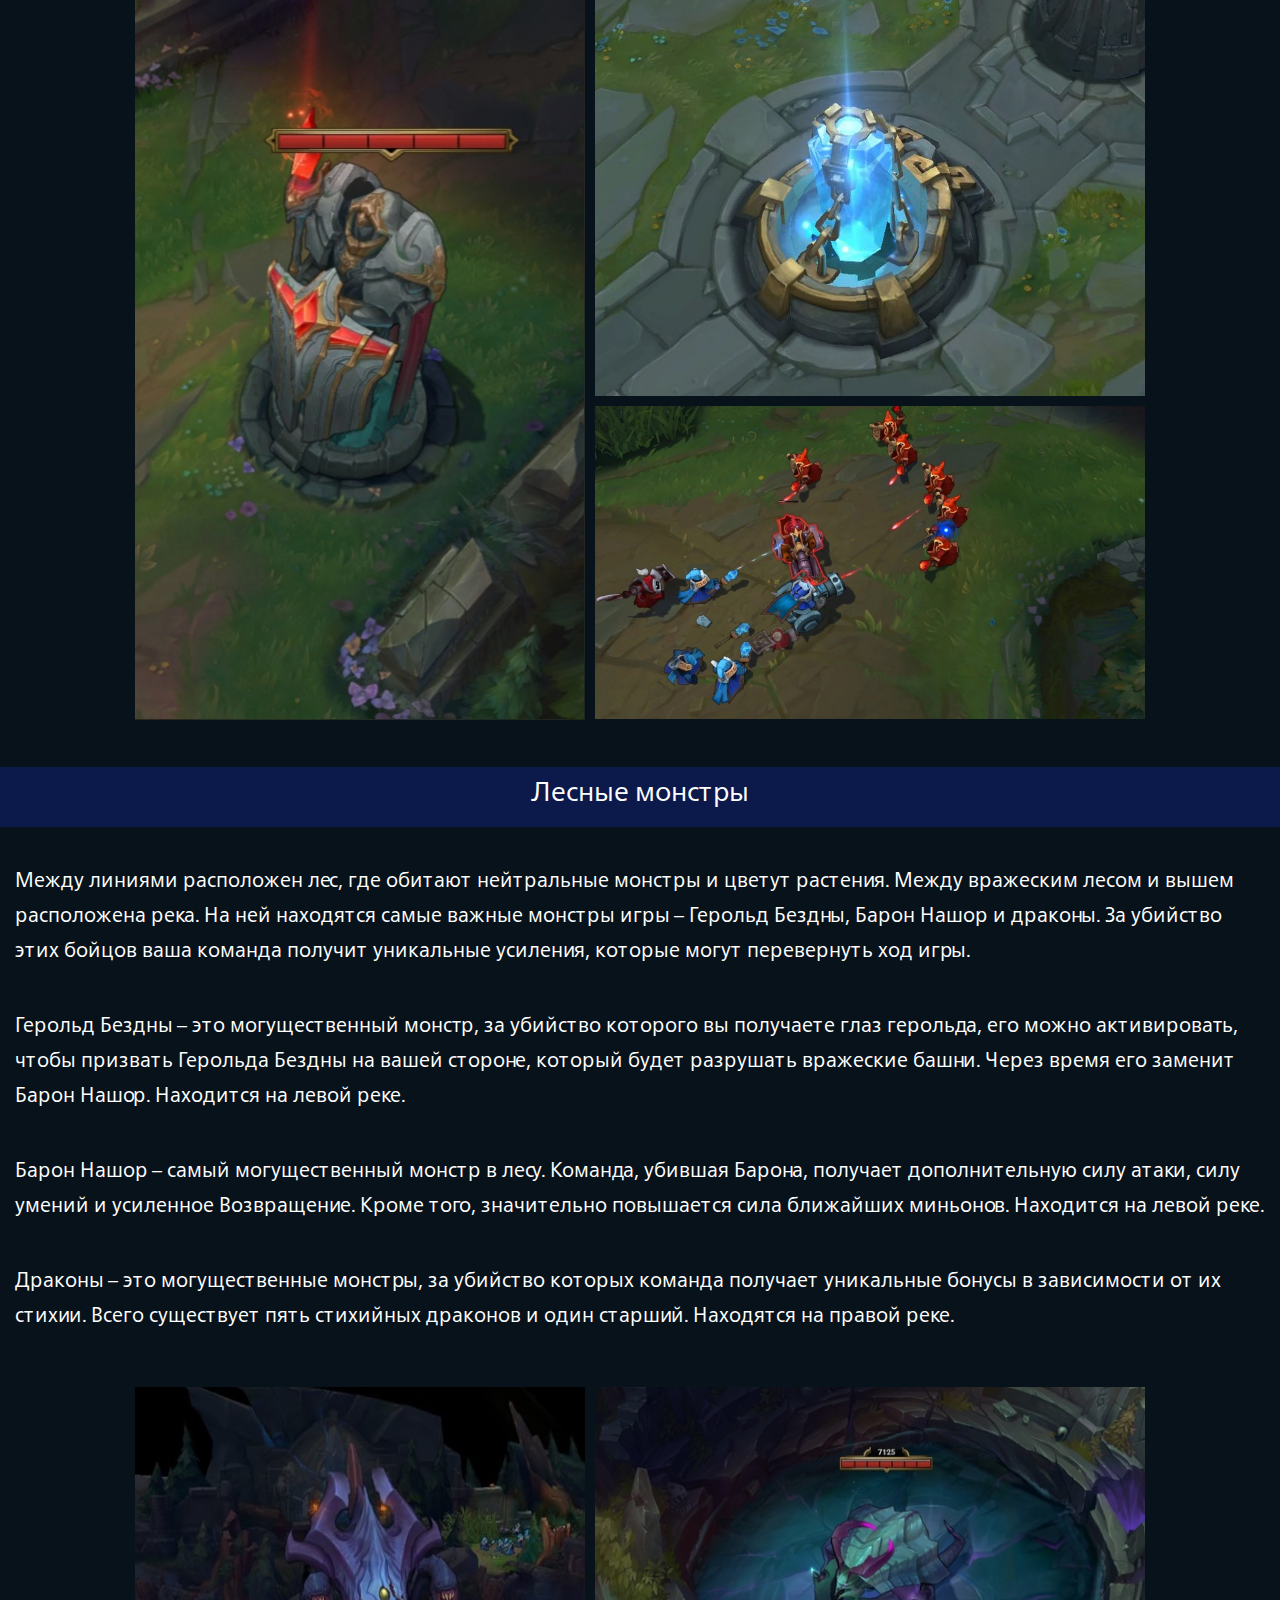
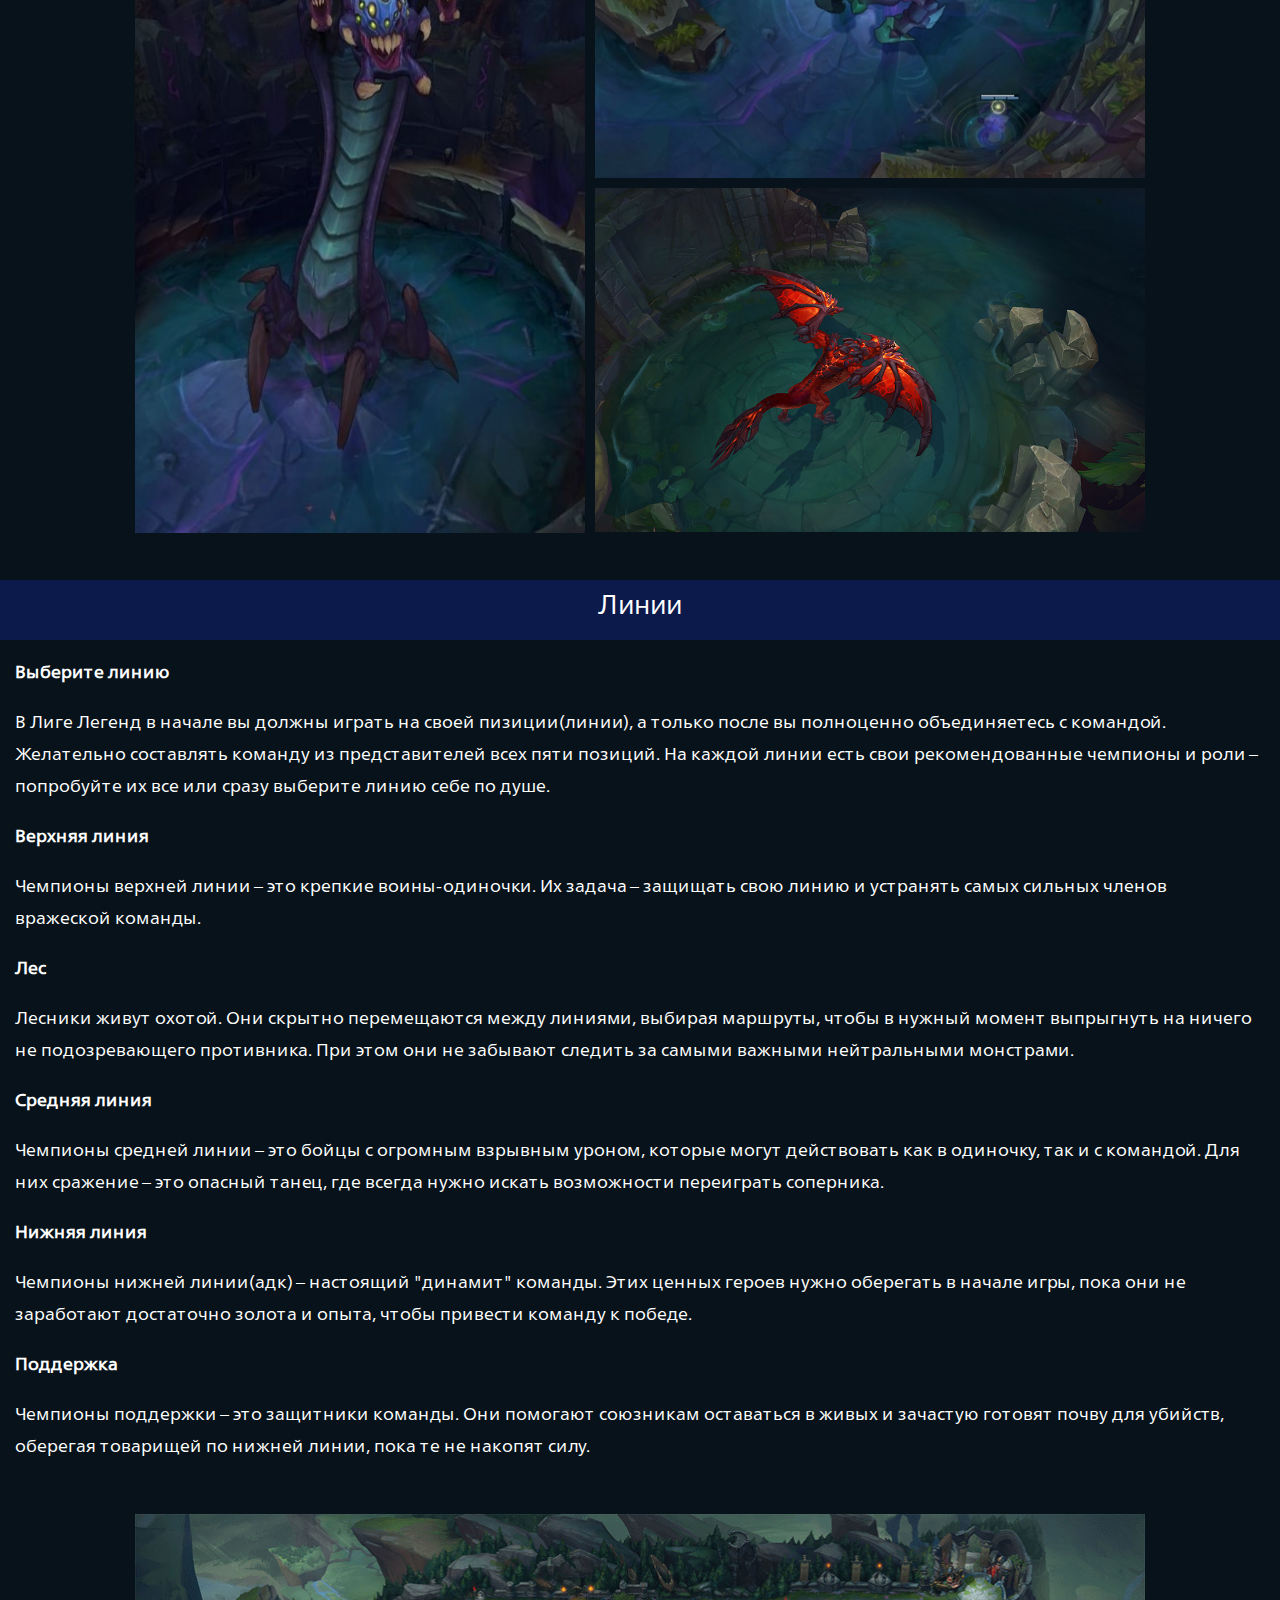
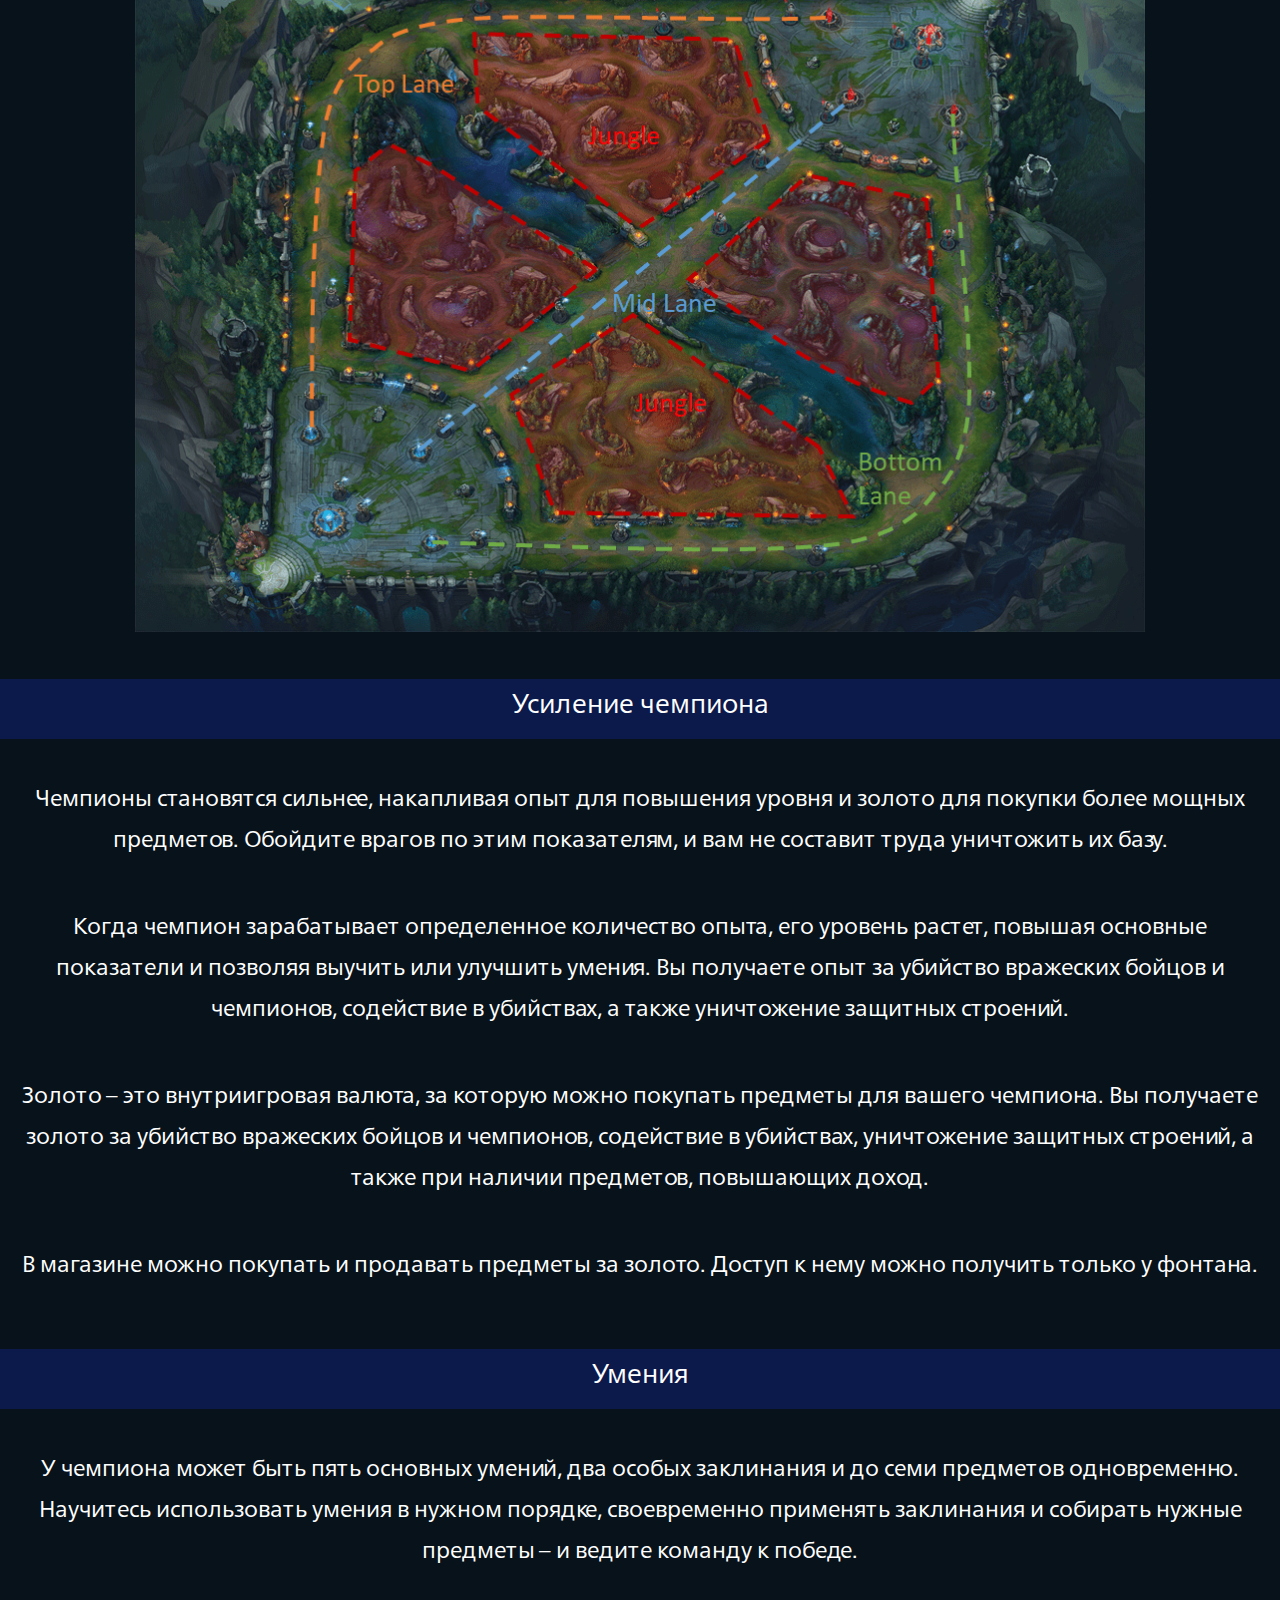
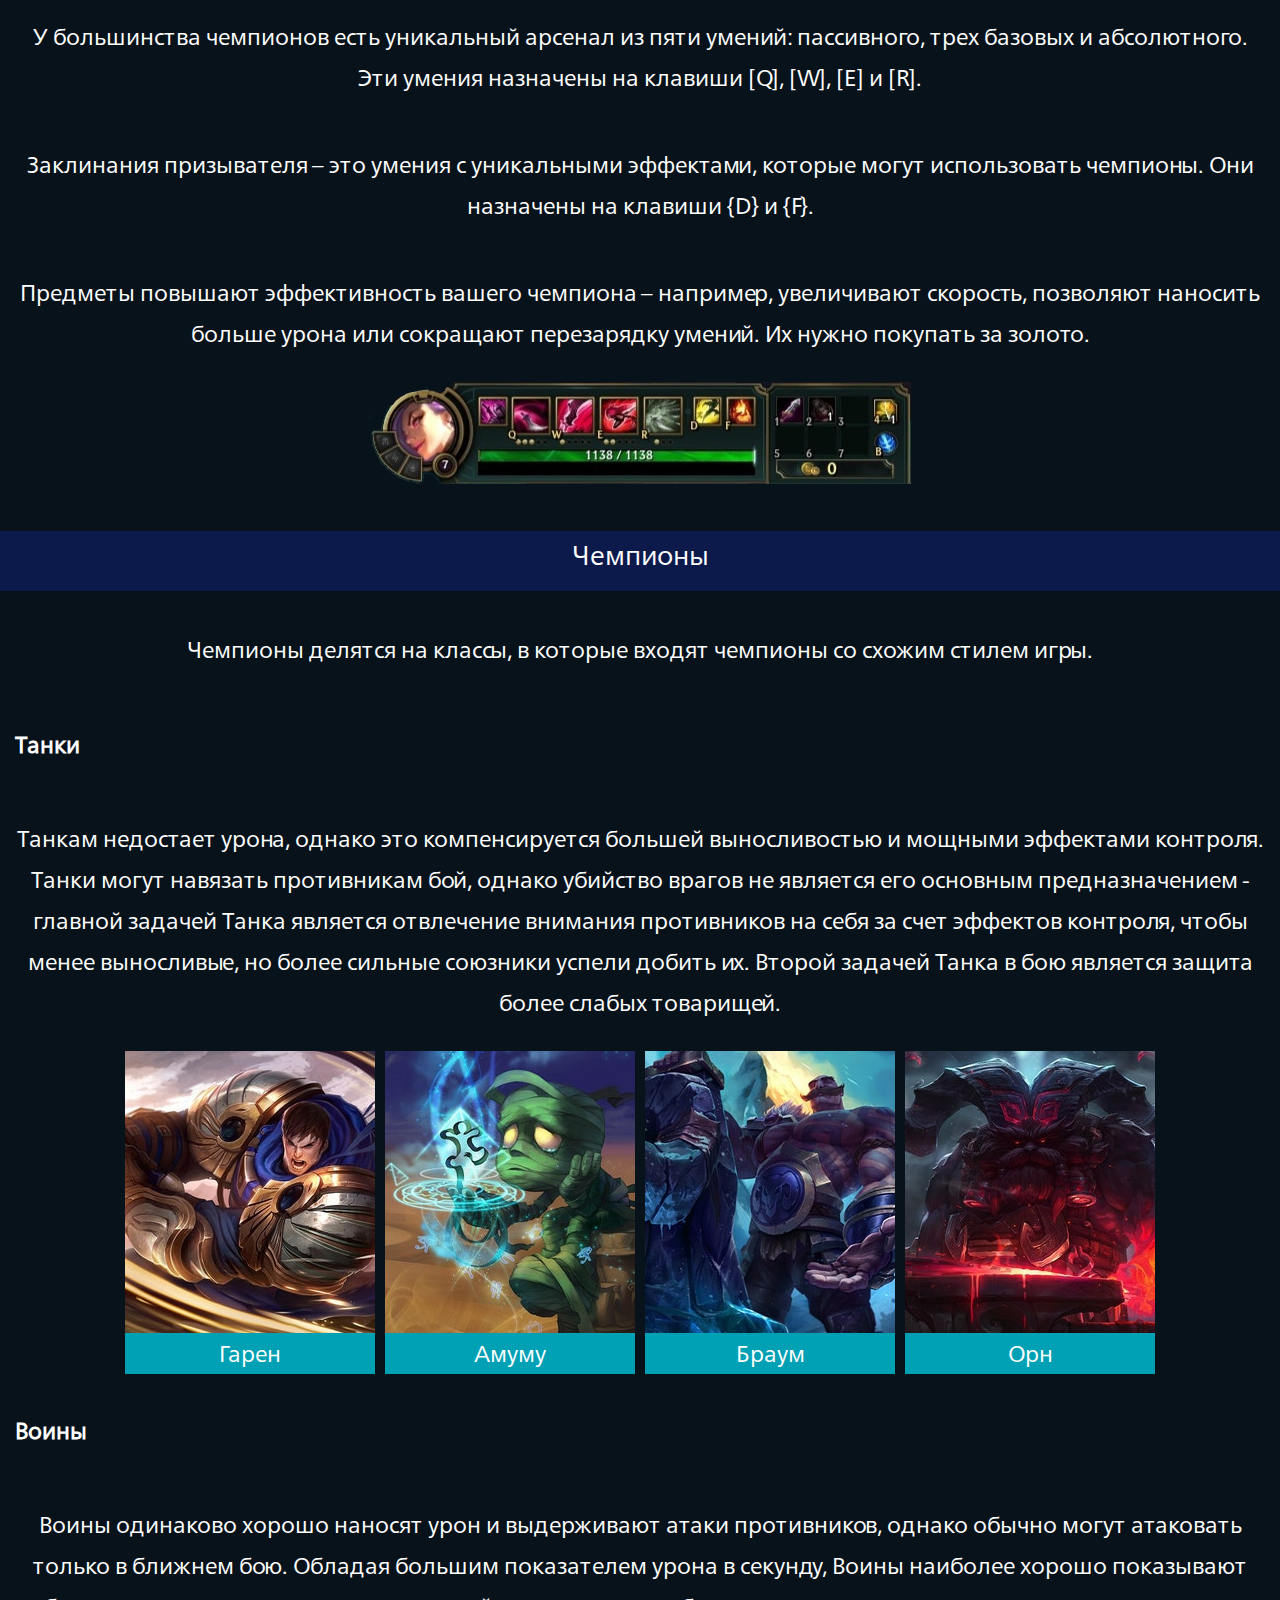
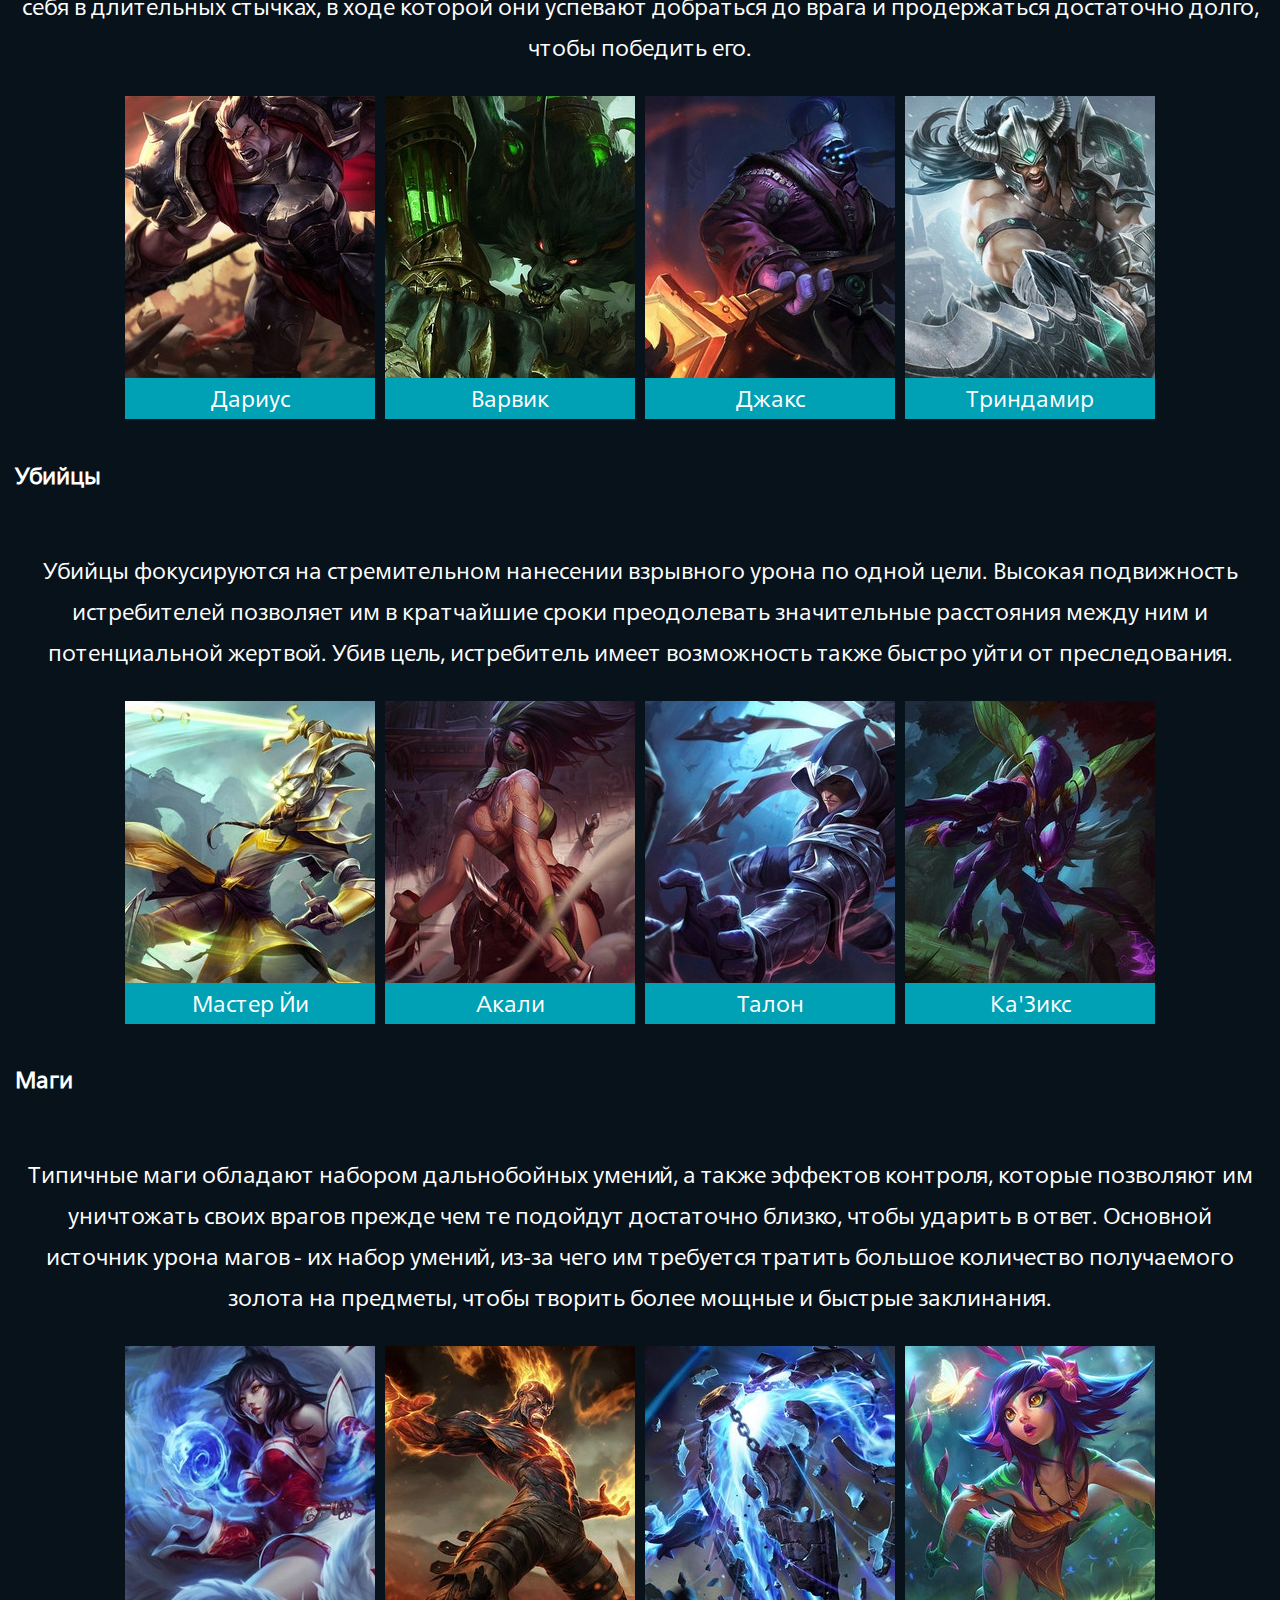
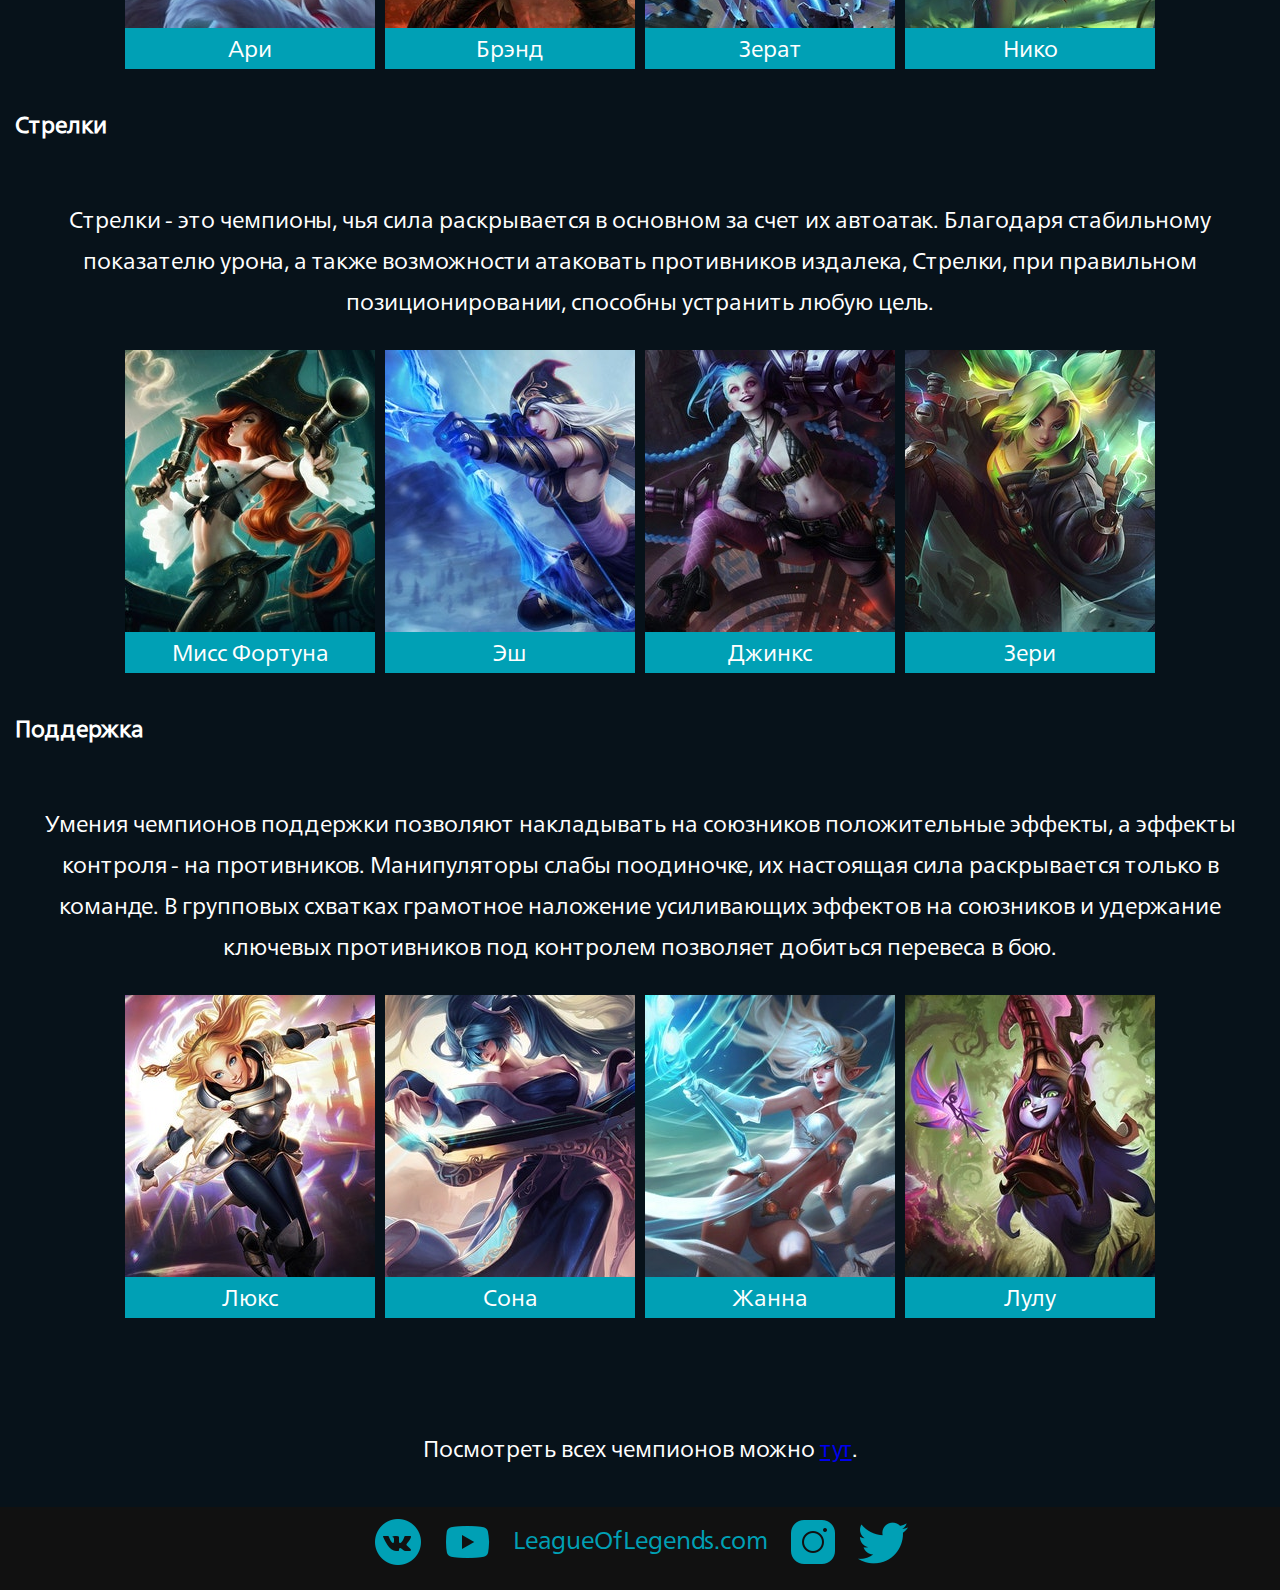
==== commit 85c1fb83: "add nex html" ====
--- a/Dlya_novichkov.html
+++ b/Dlya_novichkov.html
@@ -15,10 +15,11 @@
 	</header>
 	<div class="Osnov">
 		<div class="intro">
+			<div><h1>Гайд для новичков</h1></div>
 			<div><p>League of Legends – это стратегическая кооперативная игра, в которой две команды из пяти могущественных чемпионов сражаются друг с другом, пытаясь уничтожить вражескую базу. Выбирайте персонажа из более чем 150 чемпионов, создавайте эпические моменты, зарабатывайте убийства и сносите башни на пути к победе.</p>
 			</div>
 		</div>
-		<div class="mesh-block"></div>
+		<div class="mesh-block"><p>Уничтожьте нексус</p></div>
 		<div class="Nexsus block">
 			<div class="text">
 				<p>Игра происходит на этой карте, карта симетрична и условно делится на вашу половину и вражескую. Главная цель каждой команды в игре – это уничтожить вражеский нексус.</p>
@@ -33,7 +34,7 @@
 				</div>
 			</div>
 		</div>
-		<div class="mesh-block"></div>
+		<div class="mesh-block"><p>Здания и миньоны</p></div>
 		<div class="Tower block">
 			<div class="text">
 				<p>Чтобы добраться до вражеского нексуса, вашей команде нужно расчистить хотя бы одну линию. Но сделать это непросто, ведь путь преграждают защитные строения – башни и ингибиторы. На каждой линии есть по три башни и одному ингибитору, а нексус охраняют еще две башни. Сломать башни и ингибиторы помогут миньоны. Это маленькие существа, которые сражаются за вас, но у противника тоже есть такие. </p>
@@ -48,7 +49,7 @@
 				</div>
 			</div>
 		</div>
-		<div class="mesh-block"></div>
+		<div class="mesh-block"><p>Лесные монстры</p></div>
 		<div class="Forest block">
 			<div class="text">
 				<p>Между линиями расположен лес, где обитают нейтральные монстры и цветут растения. Между вражеским лесом и вышем расположена река. На ней находятся самые важные монстры игры – Герольд Бездны, Барон Нашор и драконы. За убийство этих бойцов ваша команда получит уникальные усиления, которые могут перевернуть ход игры. </p>
@@ -64,7 +65,7 @@
 				</div>
 			</div>
 		</div>
-		<div class="mesh-block"></div>
+		<div class="mesh-block"><p>Линии</p></div>
 		<div class="Lines block">
 			<div class="text">
 				<h4>Выберите линию</h4>
@@ -75,7 +76,7 @@
 				<p>Лесники живут охотой. Они скрытно перемещаются между линиями, выбирая маршруты, чтобы в нужный момент выпрыгнуть на ничего не подозревающего противника. При этом они не забывают следить за самыми важными нейтральными монстрами.</p>
 				<h4>Средняя линия</h4>
 				<p>Чемпионы средней линии – это бойцы с огромным взрывным уроном, которые могут действовать как в одиночку, так и с командой. Для них сражение – это опасный танец, где всегда нужно искать возможности переиграть соперника.</p>
-				<h4>Верхняя линия</h4>
+				<h4>Нижняя линия</h4>
 				<p>Чемпионы нижней линии(адк) – настоящий "динамит" команды. Этих ценных героев нужно оберегать в начале игры, пока они не заработают достаточно золота и опыта, чтобы привести команду к победе.</p>
 				<h4>Поддержка</h4>
 				<p>Чемпионы поддержки – это защитники команды. Они помогают союзникам оставаться в живых и зачастую готовят почву для убийств, оберегая товарищей по нижней линии, пока те не накопят силу.</p>
@@ -84,7 +85,7 @@
 				<img src="images/lines.png" >
 			</div>
 		</div>
-		<div class="mesh-block"></div>
+		<div class="mesh-block"><p>Усиление чемпиона</p></div>
 		<div class="Power block">
 			<div class="text">
 				<p>Чемпионы становятся сильнее, накапливая опыт для повышения уровня и золото для покупки более мощных предметов. Обойдите врагов по этим показателям, и вам не составит труда уничтожить их базу.</p>
@@ -93,7 +94,7 @@
 				<p>В магазине можно покупать и продавать предметы за золото. Доступ к нему можно получить только у фонтана.</p>
 			</div>
 		</div>
-		<div class="mesh-block"></div>
+		<div class="mesh-block"><p>Умения</p></div>
 		<div class="Skills block">
 			<div class="text">
 				<p>У чемпиона может быть пять основных умений, два особых заклинания и до семи предметов одновременно. Научитесь использовать умения в нужном порядке, своевременно применять заклинания и собирать нужные предметы – и ведите команду к победе.</p>
@@ -105,7 +106,7 @@
 				</div>
 			</div>
 		</div>
-		<div class="mesh-block"></div>
+		<div class="mesh-block"><p>Чемпионы</p></div>
 		<div class="Champions block">
 			<div class="text">
 				<p>Чемпионы делятся на классы, в которые входят чемпионы со схожим стилем игры.</p>
@@ -171,4 +172,4 @@
 		<a href="https://twitter.com/LoL_CIS" class="button"><img src="images/icon-twitter.png" alt="Twitter"></a>
 	</div>
 </body>
-</html>
+</html>--- a/css/head-bot.css
+++ b/css/head-bot.css
@@ -13,6 +13,7 @@
 	
 	display: flex;
 	justify-content: center;
+	align-items: center;
 }
 header .button{
 	padding: 5px;
@@ -21,6 +22,7 @@
 	color: rgb(0, 160, 181);
 	text-decoration: none;
 	transition: 0.5s;
+
 }
 
 header .button:hover{
@@ -38,4 +40,28 @@
 	margin: 5px;
 	text-decoration: none;
 	color: rgb(0, 160, 181);
+}
+@media all and (max-width: 570px){
+	.bottom-menu{
+		font-size: 20px;
+	}
+	.bottom-menu .button img{
+		width: 30px;
+	}
+}
+@media all and (max-width: 390px){
+	header{
+		font-size: 18px;
+
+	}
+	header .button{
+		margin: 8px;
+		width: 30%;
+	}
+	.bottom-menu{
+		font-size: 18px;
+	}
+	.bottom-menu .button img{
+		width: 20px;
+	}
 }--- a/css/styleDlya_novichkov.css
+++ b/css/styleDlya_novichkov.css
@@ -10,20 +10,25 @@
 }
 .intro{
 	display: flex;
-	justify-content: center;
+	flex-direction: column;
+	justify-content: space-evenly;
 	align-items: center;
 	height: 800px;
 	background-image: url(../images/uselie.jpg);
 	background-size: cover;
+	background-position: center center;
 	color: white;
 	text-shadow: #000 0 0 10px;
 }
-
+.intro h1{
+	padding: 3px;
+	text-align: center;
+}
 .intro p{
 	text-align: center;
 	font-size: 22px;
 	letter-spacing: 0.08em;
-	
+	padding: 3px;
 	max-width: 660px;
 }
 .mesh-block{
@@ -31,6 +36,10 @@
 	width: 100%;
 	height: 60px;
 }
+.mesh-block p{
+	text-align: center;
+	font-size: 27px;
+}
 .block{
 	display: flex;
 	justify-content: space-between;
@@ -45,7 +54,7 @@
 	flex-direction: column;
 	justify-content: center;
 	
-	font-size: 25px;
+	font-size: 23px;
 }
 .block img{
 	margin: 5px;
@@ -54,23 +63,22 @@
 .block .img{
 	display: flex;
 	flex-direction: column;
+	align-items: center;
+    justify-content: center;
 
 }
 .block .img div{
 	display: flex;
 }
-.Nexsus >.img > img{
-	
+.Nexsus >.img >  img{
 	width: 1010px;
 }
-.Nexsus >.img > div > img{
-	
+.Nexsus >.img > div >  img {
 	width: 500px;
 }
 .Tower >.img > img{
 	width: 450px;
 	height: 736px;
-	
 }
 .Tower >.img > div > img{
 	
@@ -84,15 +92,13 @@
 
 }
 .Tower .text{
-	font-size: 23px;
+	font-size: 20px;
 }
 .Forest >.img > img{
 	width: 450px;
 	height: 746px;
-	
 }
 .Forest >.img > div > img{
-	
 	width: 550px;
 }
 .Forest .img{
@@ -105,8 +111,12 @@
 .Forest .text{
 	font-size: 20px;
 }
+.Lines img{
+	
+	width: 1010px;
+}
 .Lines .text{
-	font-size: 17px;
+	font-size: 18px;
 }
 .Lines h4{
 	margin-block-start: 0px;
@@ -119,16 +129,20 @@
 	text-align: center;
 }
 .Skills img{
-	width: 542px;
+	width: 100%;
+	max-width: 542px;
 }
 .Skills .img{
 	display: flex;
 	align-items: center;
 }
 .Champions .img{
+	width: 1040px;
+	margin: 0 auto;
 	display: flex;
 	flex-direction: row;
 	justify-content: center;
+	flex-wrap: wrap;
 }
 .Champions a div{
 	background-color: rgb(0, 160, 181);
@@ -140,22 +154,82 @@
 .Champions a > div{
 	display: flex;
 	flex-direction: column;
+	width: 250px;
 }
 .Champions a img{
 	margin: 0px;
+	width: 250px;
+
 }
 .Champions p{
 	text-align: center;
 }
 .Champions .img a{
 	text-decoration: none;
-	text-align: center;
 	color: white;
 	margin: 5px;
 }
 .Champions .img a p{
-	text-align: center;
 	margin: 0px;
 	font-family: Neue;
 	
 }
+@media all and (max-width: 1600px){
+	.block{
+		flex-direction: column;
+	}
+}
+@media all and (max-width: 1125px){
+	.Champions .img{
+		width: 520px;
+	}
+	
+}
+@media all and (max-width: 545px){
+	.Champions .img{
+		width: 260px;
+	}
+	
+}
+@media all and (max-width: 1035px){
+	.block .img div {
+	    flex-direction: column;
+	}
+	.Nexsus >.img >  img{
+		width: 100%;
+		max-width: 1010px;
+	}
+	.Nexsus >.img > div >  img {
+		width: 100%;
+		max-width: 1000px;
+	}
+	.Tower .img{
+		flex-direction: column;
+	}
+	.Tower >.img > img{
+		width: 100%;
+		max-width: 1050px;
+		height: auto;
+		
+	}
+	.Tower >.img > div > img{
+		width: 100%;
+		max-width: 1050px;
+	}
+	.Forest .img{
+		flex-direction: column;
+	}
+	.Forest >.img > img{
+		width: 100%;
+		max-width: 1050px;
+		height: auto;
+	}
+	.Forest >.img > div > img{
+		width: 100%;
+		max-width: 1050px;
+	}
+	.Lines img{
+		width: 100%;
+		max-width: 1010px;
+	}
+}
